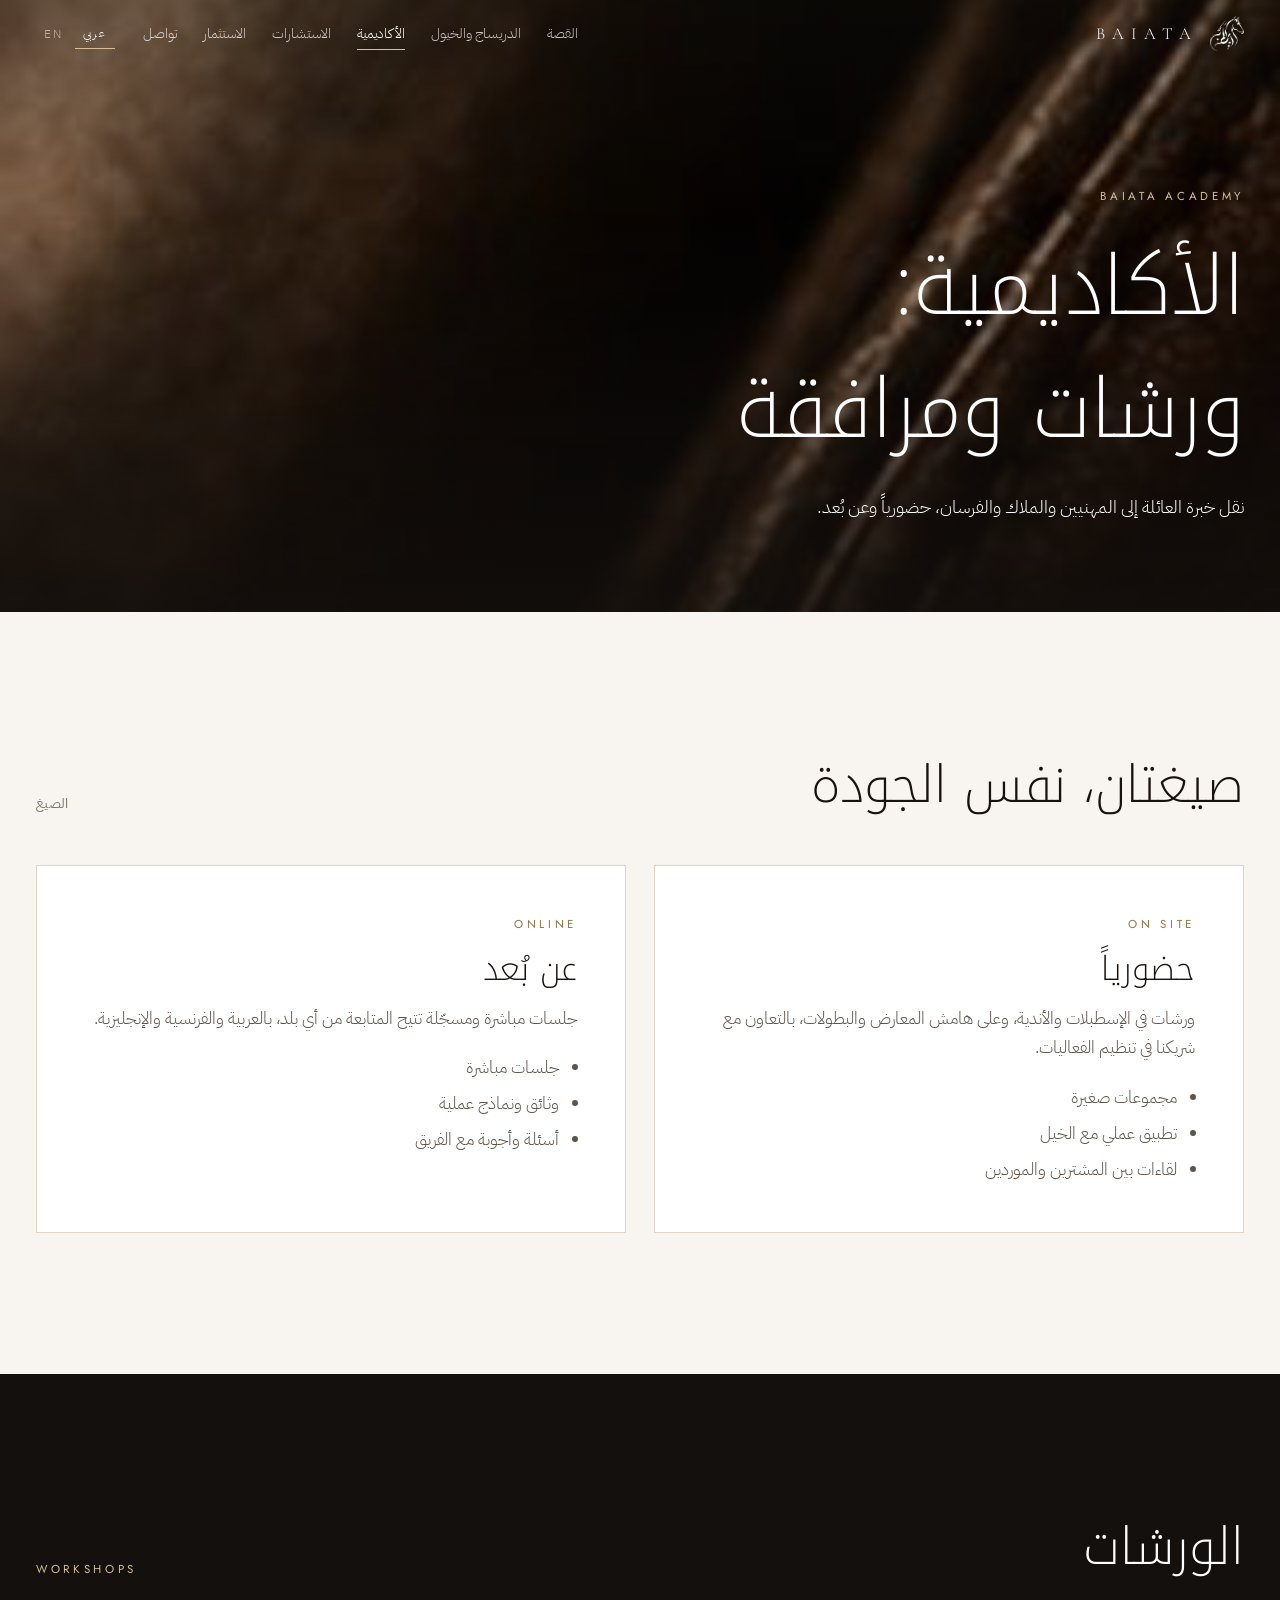
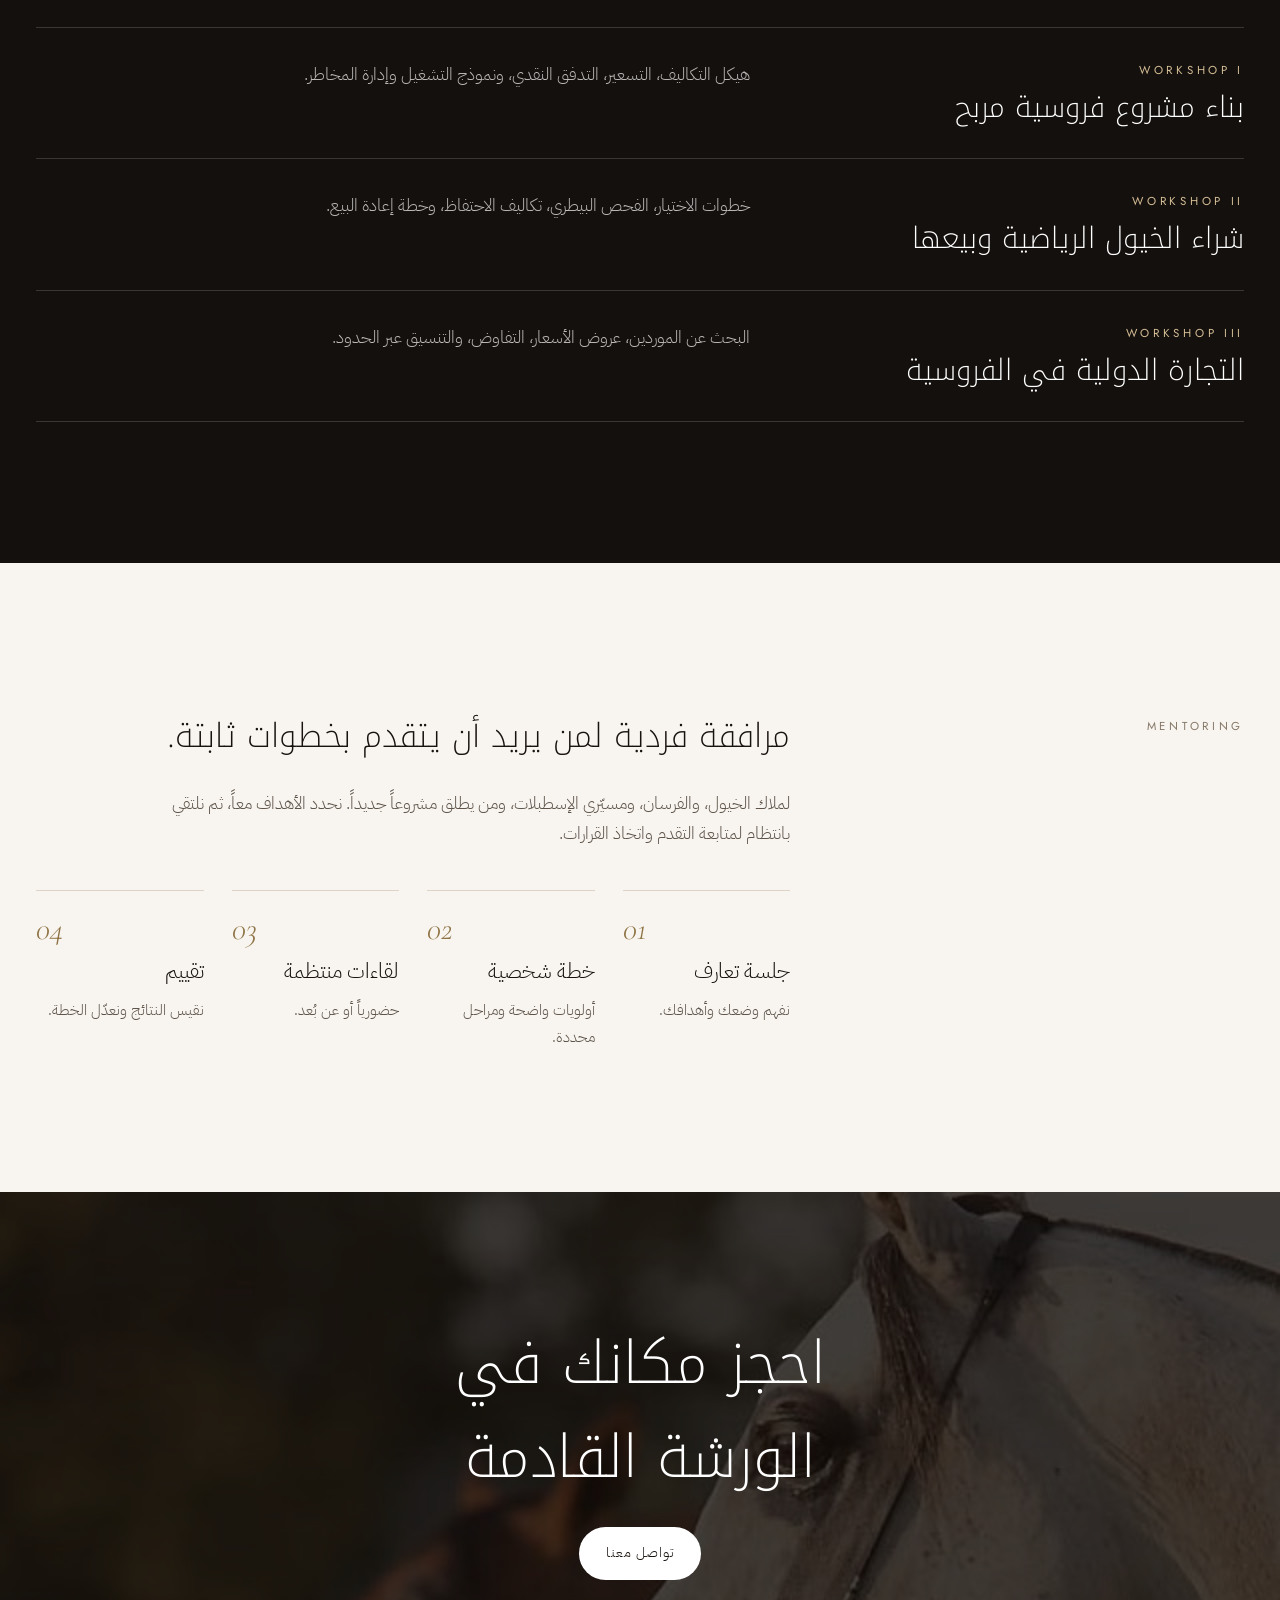
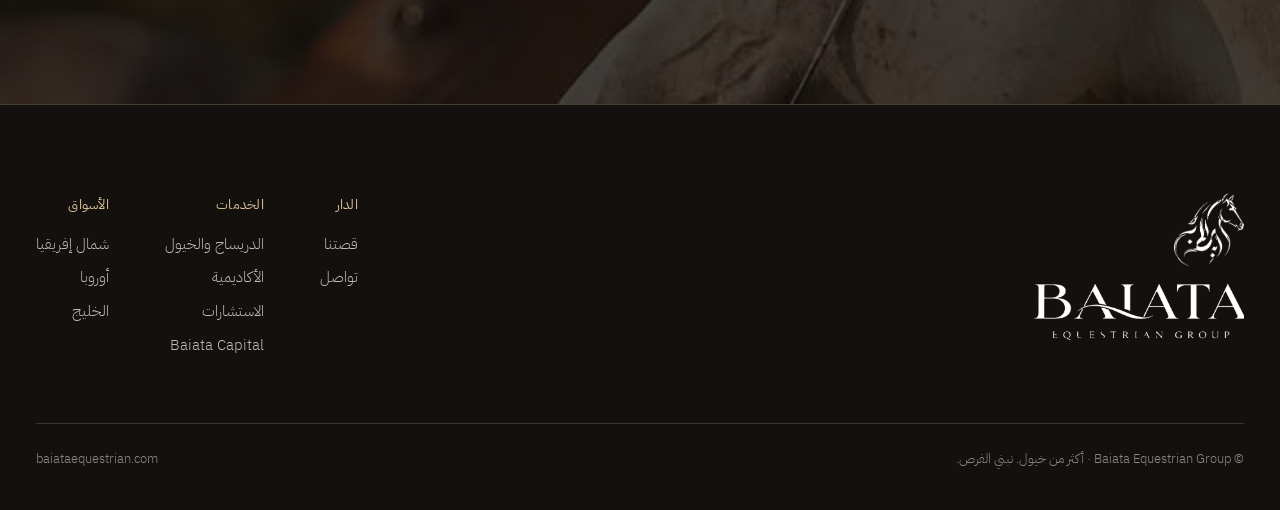
==== academy.html @ 570b98cb "Launch Baiata Equestrian Group website Six bilingual pages (Arabic/English): home, our story, dressa" ====
<!doctype html>
<html lang="ar" dir="rtl" data-lang="ar">
<head>
<meta charset="utf-8">
<meta name="viewport" content="width=device-width, initial-scale=1, viewport-fit=cover">
<title>Baiata Academy</title>
<meta name="claude:viewport-fit-sides" content="cover">
<meta name="description" content="Workshops and mentoring for equestrian professionals, on site and online.">
<link rel="preconnect" href="https://fonts.googleapis.com"><link rel="preconnect" href="https://fonts.gstatic.com" crossorigin><link rel="stylesheet" href="https://fonts.googleapis.com/css2?family=Cormorant+Garamond:ital,wght@0,300;0,400;1,300;1,400&family=Jost:wght@300;400&family=Noto+Kufi+Arabic:wght@200;300;400&family=IBM+Plex+Sans+Arabic:wght@300;400&display=swap">
<link rel="stylesheet" href="css/style.css">
<meta property="og:title" content="Baiata Academy">
<meta property="og:description" content="Workshops and mentoring for equestrian professionals, on site and online.">
<meta property="og:image" content="https://baiataequestrian.com/assets/hero.jpg">
<link rel="canonical" href="https://baiataequestrian.com/academy.html">
<link rel="icon" href="assets/mark.png">
</head>
<body>
<header class="top" id="top-bar">
  <div class="wrap">
    <div class="bar">
      <a class="home" href="index.html" aria-label="Baiata, home"><img src="assets/mark.png" alt="" width="684" height="712"><span>BAIATA</span></a>
      <nav aria-label="Main"><a href="history.html"><span lang="ar">القصة</span><span lang="en">Our Story</span></a><a href="horses.html"><span lang="ar">الدريساج والخيول</span><span lang="en">Dressage & Horses</span></a><a href="academy.html" aria-current="page"><span lang="ar">الأكاديمية</span><span lang="en">Academy</span></a><a href="consulting.html"><span lang="ar">الاستشارات</span><span lang="en">Consulting</span></a><a href="capital.html"><span lang="ar">الاستثمار</span><span lang="en">Capital</span></a><a href="index.html#contact"><span lang="ar">تواصل</span><span lang="en">Contact</span></a></nav>
      <div class="lang" role="group" aria-label="Language">
        <button id="btn-ar" type="button" data-set="ar" aria-pressed="true">عربي</button>
        <button id="btn-en" type="button" data-set="en" aria-pressed="false">EN</button>
      </div>
      <button class="menu-btn" id="menu-btn" type="button" aria-label="Menu" aria-expanded="false"><span></span></button>
    </div>
    <nav class="drawer" aria-label="Mobile"><a href="history.html"><span lang="ar">القصة</span><span lang="en">Our Story</span></a><a href="horses.html"><span lang="ar">الدريساج والخيول</span><span lang="en">Dressage & Horses</span></a><a href="academy.html" aria-current="page"><span lang="ar">الأكاديمية</span><span lang="en">Academy</span></a><a href="consulting.html"><span lang="ar">الاستشارات</span><span lang="en">Consulting</span></a><a href="capital.html"><span lang="ar">الاستثمار</span><span lang="en">Capital</span></a><a href="index.html#contact"><span lang="ar">تواصل</span><span lang="en">Contact</span></a></nav>
  </div>
</header>
<main>
<section class="photo page-hero">
  <div class="bg"><img src="assets/leather.jpg" alt="" style="object-position:50% 50%" fetchpriority="high"></div>
  <div class="wrap">
    <span class="label">Baiata Academy</span>
    <h1 class="display"><span lang="ar">الأكاديمية: ورشات ومرافقة</span><span lang="en">The Academy: workshops &amp; mentoring</span></h1>
    <p><span lang="ar">نقل خبرة العائلة إلى المهنيين والملاك والفرسان، حضورياً وعن بُعد.</span><span lang="en">Passing on the family's experience to professionals, owners and riders, on site and online.</span></p>
  </div>
</section>

<section>
  <div class="wrap">
    <div class="sec-head"><h2 class="display"><span lang="ar">صيغتان، نفس الجودة</span><span lang="en">Two formats, one standard</span></h2><span class="label"><span lang="ar">الصيغ</span><span lang="en">Formats</span></span></div>
    <div class="duo">
      <article class="reveal"><span class="label">On site</span><h3 class="display"><span lang="ar">حضورياً</span><span lang="en">On site</span></h3><p><span lang="ar">ورشات في الإسطبلات والأندية، وعلى هامش المعارض والبطولات، بالتعاون مع شريكنا في تنظيم الفعاليات.</span><span lang="en">Workshops at stables and clubs, and alongside shows and competitions, organised with our events partner.</span></p><ul><li><span lang="ar">مجموعات صغيرة</span><span lang="en">Small groups</span></li><li><span lang="ar">تطبيق عملي مع الخيل</span><span lang="en">Hands-on work with horses</span></li><li><span lang="ar">لقاءات بين المشترين والموردين</span><span lang="en">Buyer–supplier meetings</span></li></ul></article>
      <article class="reveal"><span class="label">Online</span><h3 class="display"><span lang="ar">عن بُعد</span><span lang="en">Online</span></h3><p><span lang="ar">جلسات مباشرة ومسجّلة تتيح المتابعة من أي بلد، بالعربية والفرنسية والإنجليزية.</span><span lang="en">Live and recorded sessions you can follow from any country, in Arabic, French and English.</span></p><ul><li><span lang="ar">جلسات مباشرة</span><span lang="en">Live sessions</span></li><li><span lang="ar">وثائق ونماذج عملية</span><span lang="en">Practical templates and documents</span></li><li><span lang="ar">أسئلة وأجوبة مع الفريق</span><span lang="en">Q&amp;A with the team</span></li></ul></article>
    </div>
  </div>
</section>

<section class="on-dark">
  <div class="wrap">
    <div class="sec-head"><h2 class="display"><span lang="ar">الورشات</span><span lang="en">Workshops</span></h2><span class="label">Workshops</span></div>
    <div class="rows" style="--hair:rgba(255,255,255,.16)">
      <div class="row reveal"><div><span class="label" style="color:var(--gold)">Workshop I</span><h3 class="display"><span lang="ar">بناء مشروع فروسية مربح</span><span lang="en">Building a profitable equestrian business</span></h3></div><p class="muted"><span lang="ar">هيكل التكاليف، التسعير، التدفق النقدي، ونموذج التشغيل وإدارة المخاطر.</span><span lang="en">Cost structure, pricing, cash flow, operating model and risk.</span></p></div>
      <div class="row reveal"><div><span class="label" style="color:var(--gold)">Workshop II</span><h3 class="display"><span lang="ar">شراء الخيول الرياضية وبيعها</span><span lang="en">Buying and selling sport horses</span></h3></div><p class="muted"><span lang="ar">خطوات الاختيار، الفحص البيطري، تكاليف الاحتفاظ، وخطة إعادة البيع.</span><span lang="en">Selection, veterinary checks, holding costs and resale planning.</span></p></div>
      <div class="row reveal"><div><span class="label" style="color:var(--gold)">Workshop III</span><h3 class="display"><span lang="ar">التجارة الدولية في الفروسية</span><span lang="en">International equestrian trade</span></h3></div><p class="muted"><span lang="ar">البحث عن الموردين، عروض الأسعار، التفاوض، والتنسيق عبر الحدود.</span><span lang="en">Finding suppliers, quotations, negotiation and cross-border logistics.</span></p></div>
    </div>
  </div>
</section>

<section>
  <div class="wrap lead-block">
    <span class="label">Mentoring</span>
    <div class="body reveal">
      <p class="display"><span lang="ar">مرافقة فردية لمن يريد أن يتقدم بخطوات ثابتة.</span><span lang="en">One-to-one mentoring for those who want to progress with confidence.</span></p>
      <p class="muted"><span lang="ar">لملاك الخيول، والفرسان، ومسيّري الإسطبلات، ومن يطلق مشروعاً جديداً. نحدد الأهداف معاً، ثم نلتقي بانتظام لمتابعة التقدم واتخاذ القرارات.</span><span lang="en">For horse owners, riders, stable managers and anyone launching a new project. We set goals together, then meet regularly to review progress and take decisions.</span></p>
      <div class="steps" style="margin-top:20px">
        <div class="step"><h3><span lang="ar">جلسة تعارف</span><span lang="en">First meeting</span></h3><p><span lang="ar">نفهم وضعك وأهدافك.</span><span lang="en">We understand your situation and goals.</span></p></div>
        <div class="step"><h3><span lang="ar">خطة شخصية</span><span lang="en">Personal plan</span></h3><p><span lang="ar">أولويات واضحة ومراحل محددة.</span><span lang="en">Clear priorities and defined stages.</span></p></div>
        <div class="step"><h3><span lang="ar">لقاءات منتظمة</span><span lang="en">Regular sessions</span></h3><p><span lang="ar">حضورياً أو عن بُعد.</span><span lang="en">On site or online.</span></p></div>
        <div class="step"><h3><span lang="ar">تقييم</span><span lang="en">Review</span></h3><p><span lang="ar">نقيس النتائج ونعدّل الخطة.</span><span lang="en">We measure results and adjust the plan.</span></p></div>
      </div>
    </div>
  </div>
</section>

<section class="photo cta-band parallax">
  <div class="bg"><img src="assets/h3.jpg" alt=""></div>
  <div class="wrap">
    <h2 class="display"><span lang="ar">احجز مكانك في الورشة القادمة</span><span lang="en">Reserve your seat at the next workshop</span></h2>
    <a class="pill fill" href="index.html#contact"><span lang="ar">تواصل معنا</span><span lang="en">Get in touch</span></a>
  </div>
</section>
</main>
<footer>
  <div class="wrap">
    <div class="grid">
      <a class="brand" href="index.html" aria-label="Baiata, home"><img class="m" src="assets/mark.png" alt="" width="684" height="712"><img class="w" src="assets/wordmark.png" alt="Baiata Equestrian Group" width="1306" height="352"></a>
      <div class="cols">
        <div><span class="label"><span lang="ar">الدار</span><span lang="en">The House</span></span><a href="history.html"><span lang="ar">قصتنا</span><span lang="en">Our story</span></a><a href="index.html#contact"><span lang="ar">تواصل</span><span lang="en">Contact</span></a></div>
        <div><span class="label"><span lang="ar">الخدمات</span><span lang="en">Services</span></span><a href="horses.html"><span lang="ar">الدريساج والخيول</span><span lang="en">Dressage &amp; horses</span></a><a href="academy.html"><span lang="ar">الأكاديمية</span><span lang="en">Academy</span></a><a href="consulting.html"><span lang="ar">الاستشارات</span><span lang="en">Consulting</span></a><a href="capital.html">Baiata Capital</a></div>
        <div><span class="label"><span lang="ar">الأسواق</span><span lang="en">Markets</span></span><span style="color:rgba(255,255,255,.72)"><span lang="ar">شمال إفريقيا</span><span lang="en">North Africa</span></span><span style="color:rgba(255,255,255,.72)"><span lang="ar">أوروبا</span><span lang="en">Europe</span></span><span style="color:rgba(255,255,255,.72)"><span lang="ar">الخليج</span><span lang="en">The Gulf</span></span></div>
      </div>
    </div>
    <div class="base"><small>© Baiata Equestrian Group · <span lang="en">More than horses. We build opportunities.</span><span lang="ar">أكثر من خيول. نبني الفرص.</span></small><small>baiataequestrian.com</small></div>
  </div>
</footer>
<script src="js/main.js"></script>
</body>
</html>
---- css/style.css ----
/* Baiata Equestrian Group — shared styles
   Layout: Parisian-house rhythm. Full-bleed photographs carry white type;
   quiet paper sections carry the reading. One gold hairline, no ornaments. */
:root{
  --night:#14100D; --night-2:#1E1713; --hair-dark:rgba(255,255,255,.16);
  --paper:#F8F5F0; --paper-2:#EEE8DF; --ink:#18120E; --stone:#857868; --text-2:#5E544A; --hair:#DDD4C7;
  --gold:#D6BF97; --gold-ink:#8F7445; --white:#FFFFFF;
  --serif:"Cormorant Garamond","Didot","Times New Roman",serif;
  --kufi:"Noto Kufi Arabic","Geeza Pro","Segoe UI",sans-serif;
  --sans:"Jost","IBM Plex Sans Arabic",system-ui,"Segoe UI",sans-serif;
  --ar-body:"IBM Plex Sans Arabic","Jost",system-ui,sans-serif;
  --ease:cubic-bezier(.2,.7,.2,1);
  color-scheme:light;
}
*{box-sizing:border-box}
html{scroll-behavior:smooth}
body{margin:0;background:var(--paper);color:var(--ink);font-family:var(--sans);font-weight:300;font-size:17px;line-height:1.75;-webkit-font-smoothing:antialiased}
html[data-lang="ar"] body{font-family:var(--ar-body)}
html[data-lang="ar"] [lang="en"], html[data-lang="en"] [lang="ar"]{display:none!important}
h1,h2,h3,p{margin:0}
h1,h2,h3{font-weight:300;text-wrap:balance}
html[data-lang="en"] .display{font-family:var(--serif);font-weight:300;letter-spacing:-.01em}
html[data-lang="ar"] .display{font-family:var(--kufi);font-weight:200}
a{color:inherit}
img{display:block;max-width:100%;height:auto}
:focus-visible{outline:1px solid var(--gold);outline-offset:4px}
.wrap{max-width:1240px;margin-inline:auto;padding-left:max(16px,env(safe-area-inset-left,0px));padding-right:max(16px,env(safe-area-inset-right,0px))}
.label{font-family:"Jost",var(--sans);font-size:.72rem;font-weight:400;letter-spacing:.32em;text-transform:uppercase}
html[data-lang="ar"] .label [lang="ar"]{letter-spacing:.02em;font-family:var(--ar-body);font-size:.88rem;text-transform:none}
section{padding-block:clamp(80px,11vw,150px)}
.muted{color:var(--text-2)}

/* ---------- header ---------- */
body::before{content:"";position:fixed;inset:0 0 auto;height:env(safe-area-inset-top,0px);z-index:30;background:var(--night)}
.top{position:fixed;inset-inline:0;top:env(safe-area-inset-top,0px);z-index:20;color:var(--white);transition:background .5s,backdrop-filter .5s}
.top.solid,.top.open{background:rgba(20,16,13,.86);backdrop-filter:blur(14px);-webkit-backdrop-filter:blur(14px)}
.top .bar{display:flex;align-items:center;gap:28px;padding-block:16px;transition:padding .4s}
.top.solid .bar{padding-block:10px}
.home{display:flex;align-items:center;gap:12px;text-decoration:none}
.home img{width:34px}
.home span{font-family:var(--serif);font-size:1.05rem;letter-spacing:.42em;direction:ltr}
.top nav{display:flex;gap:26px;margin-inline-start:auto;font-size:.9rem}
.top nav a{text-decoration:none;opacity:.75;transition:opacity .25s;position:relative;white-space:nowrap}
.top nav a:hover,.top nav a[aria-current="page"]{opacity:1}
.top nav a::after{content:"";position:absolute;inset-inline:0;bottom:-4px;height:1px;background:var(--gold);transform:scaleX(0);transition:transform .35s var(--ease)}
.top nav a:hover::after,.top nav a[aria-current="page"]::after{transform:scaleX(1)}
.lang{display:flex;gap:4px;font-size:.78rem;letter-spacing:.14em;flex:none}
.lang button{all:unset;cursor:pointer;padding:4px 8px;opacity:.55;transition:opacity .2s}
.lang button[aria-pressed="true"]{opacity:1;border-bottom:1px solid var(--gold)}
.lang button:focus-visible,.menu-btn:focus-visible{outline:1px solid var(--gold)}
.menu-btn{all:unset;cursor:pointer;display:none;width:36px;height:36px;place-items:center}
.menu-btn span{display:block;width:22px;height:1px;background:currentColor;box-shadow:0 7px 0 currentColor,0 -7px 0 currentColor}
.top nav.drawer{display:none}
@media (max-width:980px){
  .top nav{display:none}
  .lang{margin-inline-start:auto}
  .menu-btn{display:grid}
  .top.open nav.drawer{display:grid;gap:4px;padding-block:8px 28px;border-top:1px solid var(--hair-dark)}
  .drawer a{text-decoration:none;font-size:1.25rem;padding-block:10px;border-bottom:1px solid var(--hair-dark)}
}

/* ---------- buttons & links ---------- */
.pill{display:inline-flex;align-items:center;gap:10px;padding:13px 26px;border:1px solid rgba(255,255,255,.8);border-radius:999px;text-decoration:none;font-size:.88rem;letter-spacing:.06em;color:var(--white);transition:background .3s,color .3s,border-color .3s}
.pill:hover{background:var(--white);color:var(--ink)}
.pill.fill{background:var(--white);color:var(--ink)}
.pill.fill:hover{background:var(--gold);border-color:var(--gold)}
.pill.dark{border-color:var(--ink);color:var(--ink)}
.pill.dark:hover{background:var(--ink);color:var(--white)}
.more{display:inline-flex;align-items:center;gap:12px;text-decoration:none;font-size:.95rem;padding-bottom:6px;border-bottom:1px solid currentColor;transition:gap .3s var(--ease)}
.more:hover{gap:20px}
.more svg{flex:none}
html[dir="rtl"] .more svg,html[dir="rtl"] .arrow svg{transform:scaleX(-1)}

/* ---------- motion ---------- */
@keyframes rise{from{opacity:0;transform:translateY(18px)}to{opacity:1;transform:none}}
@keyframes drift{from{transform:scale(1.12)}to{transform:scale(1)}}
@supports (animation-timeline: view()){
  .reveal{animation:up linear both;animation-timeline:view();animation-range:entry 0% cover 26%}
  @keyframes up{from{opacity:.25;transform:translateY(36px)}to{opacity:1;transform:none}}
  .parallax .bg img{animation:par linear both;animation-timeline:view();animation-range:cover}
  @keyframes par{from{transform:translateY(-7%) scale(1.14)}to{transform:translateY(7%) scale(1.14)}}
}
@media (prefers-reduced-motion:reduce){html{scroll-behavior:auto}*,*::before,*::after{animation:none!important;transition:none!important}}

/* ---------- photographic blocks (white type) ---------- */
.photo{position:relative;overflow:hidden;isolation:isolate;color:var(--white);background:var(--night)}
.photo .bg{position:absolute;inset:0;z-index:-2;overflow:hidden}
.photo .bg img{width:100%;height:100%;object-fit:cover}
.photo::after{content:"";position:absolute;inset:0;z-index:-1;background:linear-gradient(180deg,rgba(20,16,13,.45),rgba(20,16,13,.1) 35%,rgba(20,16,13,.82))}

/* home hero */
.hero{min-height:clamp(600px,92svh,940px);display:grid;place-items:center;padding-block:0}
.hero .bg img{object-position:55% 42%;animation:drift 18s ease-out both}
.hero::after{background:radial-gradient(ellipse at 50% 45%,rgba(20,16,13,.15),rgba(20,16,13,.72) 75%),linear-gradient(180deg,rgba(20,16,13,.55),rgba(20,16,13,0) 30%,rgba(20,16,13,0) 60%,rgba(20,16,13,.85))}
.hero-in{display:grid;justify-items:center;gap:26px;text-align:center;padding-block:120px 96px;padding-inline:16px}
.hero .mark{width:clamp(110px,14vw,150px);animation:rise 1.4s .2s var(--ease) both}
.hero .word{width:clamp(260px,46vw,560px);animation:rise 1.4s .45s var(--ease) both}
.tagline{direction:ltr;display:flex;gap:clamp(10px,2vw,18px);align-items:center;flex-wrap:wrap;justify-content:center;animation:rise 1.4s .7s var(--ease) both}
.tagline i{width:clamp(14px,3vw,28px);height:1px;background:var(--gold);display:block}
.hero .lead{max-width:34ch;font-size:1.15rem;opacity:.92;animation:rise 1.4s .85s var(--ease) both}
html[data-lang="ar"] .hero .lead{font-family:var(--kufi);font-weight:300;font-size:1.05rem;line-height:2}
.ctas{display:flex;gap:12px;flex-wrap:wrap;justify-content:center;animation:rise 1.4s 1s var(--ease) both}
.cue{position:absolute;bottom:28px;inset-inline:0;margin:auto;width:1px;height:54px;background:linear-gradient(var(--white),transparent);opacity:.6;animation:cue 2.4s ease-in-out infinite}
@keyframes cue{0%,100%{transform:scaleY(.4);transform-origin:top}50%{transform:scaleY(1);transform-origin:top}}

/* inner page hero */
.page-hero{min-height:clamp(440px,68svh,700px);display:flex;align-items:flex-end;padding-block:0}
.page-hero .bg img{animation:drift 16s ease-out both}
.page-hero .wrap{width:100%;padding-block:150px clamp(48px,7vw,90px);display:grid;gap:20px}
.page-hero .label{color:var(--gold);animation:rise 1.2s .1s var(--ease) both}
.page-hero h1{font-size:clamp(2.6rem,6.4vw,5.4rem);line-height:1.08;max-width:15ch;animation:rise 1.2s .25s var(--ease) both}
html[data-lang="ar"] .page-hero h1{line-height:1.5}
.page-hero p{max-width:52ch;font-size:1.1rem;opacity:.88;animation:rise 1.2s .4s var(--ease) both}

/* full band */
.band{min-height:clamp(460px,60vw,700px);display:flex;align-items:flex-end;padding-block:0}
.band::after{background:linear-gradient(180deg,rgba(20,16,13,.05) 20%,rgba(20,16,13,.8) 92%)}
.band .wrap{width:100%;padding-block:clamp(48px,7vw,96px);display:grid;gap:22px;justify-items:start}
.band h2{font-size:clamp(2.2rem,5vw,4.2rem);line-height:1.12;max-width:16ch}
html[data-lang="ar"] .band h2{line-height:1.6}
.band p{max-width:46ch;opacity:.88}
.chips{display:flex;flex-wrap:wrap;gap:10px}
.chips span{padding:9px 20px;border:1px solid rgba(255,255,255,.7);border-radius:999px;font-size:.92rem}
.chips.dark span{border-color:var(--hair);color:var(--ink)}

/* ---------- home: intro ---------- */
.intro .grid{display:grid;grid-template-columns:minmax(0,1fr) minmax(0,2.2fr);gap:clamp(32px,6vw,96px)}
.intro .label{color:var(--stone);padding-top:14px}
.intro .display{font-size:clamp(1.9rem,3.6vw,3.1rem);line-height:1.3}
html[data-lang="ar"] .intro .display{font-size:clamp(1.5rem,2.8vw,2.3rem);line-height:1.9}
.intro .foot{margin-top:40px;display:flex;align-items:center;justify-content:space-between;gap:24px;flex-wrap:wrap}
.sign{display:flex;align-items:center;gap:16px;color:var(--stone);font-size:.95rem}
.sign::before{content:"";width:48px;height:1px;background:var(--gold)}
@media (max-width:760px){.intro .grid{grid-template-columns:1fr;gap:20px}}

/* ---------- split (image + text) ---------- */
.split{display:grid;grid-template-columns:minmax(0,1fr) minmax(0,1fr);min-height:clamp(520px,58vw,760px);padding-block:0}
.split figure{margin:0;position:relative;overflow:hidden;min-height:340px;background:var(--paper-2)}
.split figure img{position:absolute;inset:0;width:100%;height:100%;object-fit:cover;transition:transform 1.6s var(--ease)}
.split:hover figure img{transform:scale(1.04)}
.split .txt{display:grid;align-content:center;gap:22px;padding:clamp(40px,7vw,110px) max(16px,6vw)}
.split .txt .label{color:var(--stone)}
.split .txt h2{font-size:clamp(2rem,3.8vw,3.3rem);line-height:1.15}
html[data-lang="ar"] .split .txt h2{line-height:1.6}
.split .txt p{color:var(--text-2);max-width:44ch}
.split.flip figure{order:2}
.split.dark{background:var(--night);color:var(--white)}
.split.dark .txt .label{color:var(--gold)}
.split.dark .txt p{color:rgba(255,255,255,.72)}
.split.dark .chips.dark span{border-color:var(--hair-dark);color:var(--white)}
@media (max-width:860px){.split{grid-template-columns:1fr}.split figure{min-height:min(110vw,520px)}.split.flip figure{order:0}}

/* ---------- bridge ---------- */
.bridge{background:var(--night);color:var(--white)}
.bridge .label{color:var(--gold)}
.bridge h2{font-size:clamp(2rem,4.2vw,3.4rem);margin-top:18px;max-width:20ch;line-height:1.2}
html[data-lang="ar"] .bridge h2{line-height:1.7}
.route{margin-top:72px;position:relative}
.route svg{position:absolute;inset-inline:0;top:22px;width:100%;height:24px;overflow:visible}
.route path{stroke:var(--gold);stroke-width:1;fill:none;stroke-dasharray:6 8}
.stops{display:grid;grid-template-columns:repeat(3,minmax(0,1fr));gap:32px;position:relative}
.stop{display:grid;gap:14px;align-content:start}
.stop .dot{width:14px;height:14px;border-radius:50%;background:var(--night);border:1px solid var(--gold);margin-top:27px;box-shadow:0 0 0 6px var(--night)}
.stop h3{font-size:clamp(1.7rem,3vw,2.6rem);line-height:1.2}
.stop .label{color:rgba(255,255,255,.55)}
.stop p{color:rgba(255,255,255,.72);max-width:32ch}
@media (max-width:760px){.stops{grid-template-columns:1fr;gap:40px}.route svg{display:none}.stop .dot{margin-top:0}}

/* ---------- generic content blocks ---------- */
.lead-block{display:grid;grid-template-columns:minmax(0,1fr) minmax(0,2fr);gap:clamp(32px,6vw,96px)}
.lead-block .label{color:var(--stone);padding-top:12px}
.lead-block .display{font-size:clamp(1.7rem,3.2vw,2.7rem);line-height:1.35}
html[data-lang="ar"] .lead-block .display{line-height:1.9;font-size:clamp(1.4rem,2.6vw,2.1rem)}
.lead-block .body{display:grid;gap:22px}
.lead-block .body p.muted{max-width:62ch}
@media (max-width:760px){.lead-block{grid-template-columns:1fr;gap:18px}}

.sec-head{display:flex;justify-content:space-between;align-items:end;gap:24px;margin-bottom:48px;flex-wrap:wrap}
.sec-head h2{font-size:clamp(2rem,4vw,3.2rem);line-height:1.25}
.sec-head .label{color:var(--stone)}
.on-dark .sec-head .label{color:var(--gold)}

.rows{display:grid}
.row{display:grid;grid-template-columns:minmax(0,1fr) minmax(0,1.6fr);gap:24px 48px;padding-block:32px;border-top:1px solid var(--hair)}
.row:last-child{border-bottom:1px solid var(--hair)}
.row h3{font-size:clamp(1.4rem,2.3vw,1.9rem);line-height:1.3}
.row p{color:var(--text-2);max-width:56ch}
.row .label{color:var(--stone);display:block;margin-bottom:8px}
@media (max-width:760px){.row{grid-template-columns:1fr;gap:10px}}

.steps{display:grid;grid-template-columns:repeat(4,minmax(0,1fr));gap:28px;counter-reset:s}
.step{display:grid;gap:12px;align-content:start;padding-top:22px;border-top:1px solid var(--hair);counter-increment:s}
.step::before{content:counter(s,decimal-leading-zero);font-family:var(--serif);font-style:italic;font-size:2rem;line-height:1;color:var(--gold-ink);direction:ltr}
.step h3{font-size:1.3rem;line-height:1.35}
.step p{color:var(--text-2);font-size:.96rem}
.on-dark .step{border-top-color:var(--hair-dark)}
.on-dark .step::before{color:var(--gold)}
.on-dark .step p{color:rgba(255,255,255,.7)}
@media (max-width:900px){.steps{grid-template-columns:repeat(2,minmax(0,1fr))}}
@media (max-width:520px){.steps{grid-template-columns:1fr}}

.duo{display:grid;grid-template-columns:repeat(2,minmax(0,1fr));gap:28px}
.duo article{border:1px solid var(--hair);padding:clamp(28px,4vw,48px);display:grid;gap:14px;align-content:start;background:var(--white)}
.duo article .label{color:var(--gold-ink)}
.duo article h3{font-size:clamp(1.6rem,2.6vw,2.2rem);line-height:1.25}
.duo article p{color:var(--text-2)}
.duo ul{margin:6px 0 0;padding-inline-start:18px;color:var(--text-2);display:grid;gap:6px}
@media (max-width:760px){.duo{grid-template-columns:1fr}}

.on-dark{background:var(--night);color:var(--white)}
.on-dark .muted{color:rgba(255,255,255,.7)}

.quote{font-family:var(--serif);font-style:italic;font-size:clamp(1.8rem,3.6vw,3rem);line-height:1.3;max-width:28ch}
html[data-lang="ar"] .quote{font-family:var(--kufi);font-style:normal;font-weight:200;font-size:clamp(1.4rem,2.8vw,2.2rem);line-height:1.9}

.notice{border-inline-start:1px solid var(--gold);padding-inline-start:20px;color:var(--text-2);font-size:.92rem;max-width:70ch}

/* horses catalogue */
.cards{display:grid;grid-template-columns:repeat(3,minmax(0,1fr));gap:28px}
.card{display:grid;gap:20px;text-decoration:none;min-width:0}
.card figure{margin:0;aspect-ratio:4/5;max-width:100%;overflow:hidden;background:var(--paper-2)}
.card figure img{width:100%;height:100%;object-fit:cover;transition:transform 1.2s var(--ease)}
.card:hover figure img{transform:scale(1.06)}
.card .label{color:var(--stone)}
.card h3{font-family:var(--serif);font-size:1.9rem;line-height:1.1;margin-top:6px}
.spec{display:grid;grid-template-columns:repeat(4,minmax(0,1fr));gap:10px;border-top:1px solid var(--hair);padding-top:16px;margin:0}
.spec div{display:grid;gap:2px;min-width:0}
.spec dt{font-size:.72rem;color:var(--stone)}
.spec dd{margin:0;font-size:.95rem;font-variant-numeric:tabular-nums;direction:ltr;text-align:start;white-space:nowrap;overflow:hidden;text-overflow:ellipsis}
html[dir="rtl"] .spec dd{text-align:right}
.sample{display:inline-block;font-size:.82rem;color:var(--stone);border-bottom:1px solid var(--hair);padding-bottom:4px}
@media (max-width:900px){.cards{grid-template-columns:repeat(2,minmax(0,1fr))}}
@media (max-width:580px){.cards{grid-template-columns:1fr}}

/* history timeline */
.chapters{display:grid;gap:0}
.chapter{display:grid;grid-template-columns:minmax(0,1fr) minmax(0,2fr);gap:24px 64px;padding-block:56px;border-top:1px solid var(--hair)}
.chapter:last-child{border-bottom:1px solid var(--hair)}
.chapter .when{font-family:var(--serif);font-style:italic;font-size:clamp(2.2rem,4vw,3.4rem);line-height:1;color:var(--gold-ink)}
html[data-lang="ar"] .chapter .when{font-family:var(--kufi);font-style:normal;font-weight:200;font-size:clamp(1.6rem,3vw,2.4rem);line-height:1.5}
.chapter h3{font-size:clamp(1.5rem,2.4vw,2rem);line-height:1.35;margin-bottom:12px}
.chapter p{color:var(--text-2);max-width:60ch}
@media (max-width:760px){.chapter{grid-template-columns:1fr;gap:12px;padding-block:40px}}
.archive{margin:0;display:grid;gap:14px}
.archive .frame{aspect-ratio:4/3;max-width:100%;border:1px dashed #CDBFAE;display:grid;place-items:center;text-align:center;padding:24px;color:var(--stone);font-size:.95rem;background:var(--paper-2)}
.archive figcaption{font-size:.85rem;color:var(--stone)}
.values{display:grid;grid-template-columns:repeat(3,minmax(0,1fr));gap:32px}
.values div{display:grid;gap:10px;align-content:start}
.values h3{font-size:clamp(1.6rem,2.6vw,2.2rem);color:var(--gold)}
.values p{color:rgba(255,255,255,.72)}
@media (max-width:760px){.values{grid-template-columns:1fr}}

/* ---------- cta band ---------- */
.cta-band{min-height:clamp(380px,40vw,520px);display:grid;place-items:center;text-align:center;padding-block:0}
.cta-band::after{background:rgba(20,16,13,.6)}
.cta-band .wrap{display:grid;gap:22px;justify-items:center;padding-block:90px}
.cta-band h2{font-size:clamp(2rem,4.6vw,3.8rem);line-height:1.2;max-width:18ch}
html[data-lang="ar"] .cta-band h2{line-height:1.6}

/* ---------- enquiry ---------- */
.enquire .grid{display:grid;grid-template-columns:minmax(0,1fr) minmax(0,1.3fr);gap:clamp(40px,7vw,110px)}
.enquire .label{color:var(--stone)}
.enquire h2{font-size:clamp(2.2rem,4.4vw,3.6rem);margin-top:18px;line-height:1.2}
.enquire .intro-t{margin-top:20px;color:var(--text-2);max-width:40ch}
form{display:grid;grid-template-columns:repeat(2,minmax(0,1fr));gap:34px 28px}
.f{display:grid;gap:6px;min-width:0}
.f.full{grid-column:1/-1}
.f label{font-size:.78rem;color:var(--stone);letter-spacing:.04em}
.f input,.f select,.f textarea{font:inherit;color:var(--ink);background:transparent;border:0;border-bottom:1px solid #CFC4B5;padding:10px 0;border-radius:0;width:100%;transition:border-color .3s}
.f input:focus,.f select:focus,.f textarea:focus{outline:none;border-bottom-color:var(--ink)}
.f textarea{min-height:110px;resize:vertical}
.send{justify-self:start;display:inline-flex;align-items:center;gap:12px;padding:15px 34px;border-radius:999px;border:1px solid var(--ink);background:var(--ink);color:var(--white);font:inherit;font-size:.92rem;letter-spacing:.06em;cursor:pointer;transition:background .3s,color .3s}
.send:hover{background:transparent;color:var(--ink)}
.note{grid-column:1/-1;font-size:.88rem;color:var(--gold-ink)}
@media (max-width:860px){.enquire .grid{grid-template-columns:1fr}form{grid-template-columns:1fr}}

/* ---------- footer ---------- */
footer{background:var(--night);color:var(--white);padding-block:88px 40px}
footer .grid{display:grid;grid-template-columns:auto minmax(0,1fr);gap:48px;align-items:start}
footer .brand{display:grid;gap:18px;justify-items:start}
footer .brand .m{width:70px}
footer .brand .w{width:210px}
footer .cols{display:flex;gap:56px;flex-wrap:wrap;justify-content:flex-end;font-size:.92rem}
footer .cols div{display:grid;gap:8px;align-content:start}
footer .cols a{text-decoration:none;color:rgba(255,255,255,.72);transition:color .2s}
footer .cols a:hover{color:var(--white)}
footer .cols .label{color:var(--gold);margin-bottom:6px}
footer small{color:rgba(255,255,255,.5);font-size:.8rem}
footer .base{margin-top:64px;padding-top:24px;border-top:1px solid var(--hair-dark);display:flex;justify-content:space-between;gap:16px;flex-wrap:wrap}
@media (max-width:860px){footer .grid{grid-template-columns:1fr;gap:40px}footer .cols{justify-content:flex-start}}

/* ---------- home (dark, mockup layout) ---------- */
body:has(.home-hero){background:var(--night)}
.home-hero{position:relative;overflow:hidden;isolation:isolate;color:var(--white);background:var(--night);min-height:clamp(560px,80svh,820px);display:flex;align-items:center;padding-block:0}
.home-hero .bg{position:absolute;inset:0;z-index:-2}
.home-hero .bg img{width:100%;height:100%;object-fit:cover;object-position:85% 35%;animation:drift 18s ease-out both}
html[dir="rtl"] .home-hero .bg img{object-position:85% 35%}
html[dir="rtl"] .home-hero .bg img{transform:scaleX(-1);animation:none}
.home-hero::after{content:"";position:absolute;inset:0;z-index:-1;background:linear-gradient(var(--fade-dir,90deg),rgba(20,16,13,.96) 0%,rgba(20,16,13,.85) 34%,rgba(20,16,13,.25) 68%,rgba(20,16,13,.35) 100%),linear-gradient(180deg,rgba(20,16,13,.6),transparent 25%,transparent 75%,rgba(20,16,13,.9))}
html[dir="rtl"] .home-hero{--fade-dir:270deg}
.hh-in{width:100%;display:grid;justify-items:start;gap:24px;text-align:start;padding-block:130px 90px}
.hh-in .logo{display:grid;justify-items:center;gap:14px}
.hh-in .mark{width:clamp(96px,11vw,130px);animation:rise 1.4s .2s var(--ease) both}
.hh-in .word{width:clamp(260px,34vw,460px);animation:rise 1.4s .4s var(--ease) both}
.hh-in .tagline{justify-content:flex-start;color:rgba(255,255,255,.85)}
.hh-in .lead{max-width:36ch;font-size:1.1rem;opacity:.85;animation:rise 1.4s .85s var(--ease) both}
html[data-lang="ar"] .hh-in .lead{font-family:var(--kufi);font-weight:300;font-size:1.02rem;line-height:2}
.hh-in .ctas{justify-content:flex-start}
.pill.gold{background:var(--gold);border-color:var(--gold);color:var(--ink)}
.pill.gold:hover{background:var(--white);border-color:var(--white)}
@media (max-width:700px){.home-hero::after{background:linear-gradient(180deg,rgba(20,16,13,.7),rgba(20,16,13,.55) 40%,rgba(20,16,13,.92))}}

.tiles{display:grid;grid-template-columns:repeat(3,minmax(0,1fr));gap:2px;background:rgba(214,191,151,.35);padding:2px 0}
.tile{position:relative;overflow:hidden;isolation:isolate;min-height:clamp(260px,24vw,360px);color:var(--white);text-decoration:none;display:flex;align-items:center;background:var(--night)}
.tile img{position:absolute;inset:0;width:100%;height:100%;object-fit:cover;z-index:-2;transition:transform 1.4s var(--ease),filter 1s}
.tile::after{content:"";position:absolute;inset:0;z-index:-1;background:linear-gradient(var(--fade-dir,90deg),rgba(20,16,13,.85),rgba(20,16,13,.35) 60%,rgba(20,16,13,.15));transition:opacity .6s}
html[dir="rtl"] .tile{--fade-dir:270deg}
.tile:hover img{transform:scale(1.07)}
.t-in{display:grid;gap:10px;padding:clamp(22px,3vw,40px);max-width:300px}
.tile h2{font-family:var(--serif);font-size:clamp(1.25rem,1.9vw,1.6rem);letter-spacing:.18em;text-transform:uppercase;font-weight:400;line-height:1.3}
html[data-lang="ar"] .tile h2{font-family:var(--kufi);font-weight:300;letter-spacing:0;text-transform:none;font-size:clamp(1.3rem,2vw,1.7rem)}
.tile p{font-family:var(--serif);font-style:italic;font-size:1.08rem;line-height:1.45;opacity:.9}
html[data-lang="ar"] .tile p{font-family:var(--ar-body);font-style:normal;font-size:.95rem;line-height:1.8}
.t-arrow{margin-top:8px;display:inline-flex;transition:transform .4s var(--ease)}
.t-arrow svg{width:26px;height:14px}
html[dir="rtl"] .t-arrow svg{transform:scaleX(-1)}
.tile:hover .t-arrow{transform:translateX(8px)}
html[dir="rtl"] .tile:hover .t-arrow{transform:translateX(-8px)}
.tile:focus-visible{outline:1px solid var(--gold);outline-offset:-4px}
@media (max-width:900px){.tiles{grid-template-columns:repeat(2,minmax(0,1fr))}}
@media (max-width:560px){.tiles{grid-template-columns:1fr}}

.home-story{background:var(--night);color:var(--white)}
.home-story .grid{display:grid;grid-template-columns:minmax(0,1fr) minmax(0,2.2fr);gap:clamp(32px,6vw,96px)}
.home-story .label{color:var(--gold);padding-top:14px}
.home-story .display{font-size:clamp(1.9rem,3.6vw,3.1rem);line-height:1.3}
html[data-lang="ar"] .home-story .display{font-size:clamp(1.5rem,2.8vw,2.3rem);line-height:1.9}
.home-story .foot{margin-top:40px;display:flex;align-items:center;justify-content:space-between;gap:24px;flex-wrap:wrap}
.home-story .sign{color:rgba(255,255,255,.6)}
@media (max-width:760px){.home-story .grid{grid-template-columns:1fr;gap:20px}}
.home-story + .bridge{border-top:1px solid var(--hair-dark)}

.enquire.dark{background:var(--night-2);color:var(--white)}
.enquire.dark .label{color:var(--gold)}
.enquire.dark .intro-t{color:rgba(255,255,255,.7)}
.enquire.dark .f label{color:rgba(255,255,255,.55)}
.enquire.dark .f input,.enquire.dark .f select,.enquire.dark .f textarea{color:var(--white);border-bottom-color:rgba(255,255,255,.25);color-scheme:dark}
.enquire.dark .f select option{color:var(--ink)}
.enquire.dark .f input:focus,.enquire.dark .f select:focus,.enquire.dark .f textarea:focus{border-bottom-color:var(--gold)}
.enquire.dark .send{background:var(--gold);border-color:var(--gold);color:var(--ink)}
.enquire.dark .send:hover{background:transparent;color:var(--gold)}
.enquire.dark .note{color:var(--gold)}
footer{border-top:1px solid rgba(214,191,151,.25)}
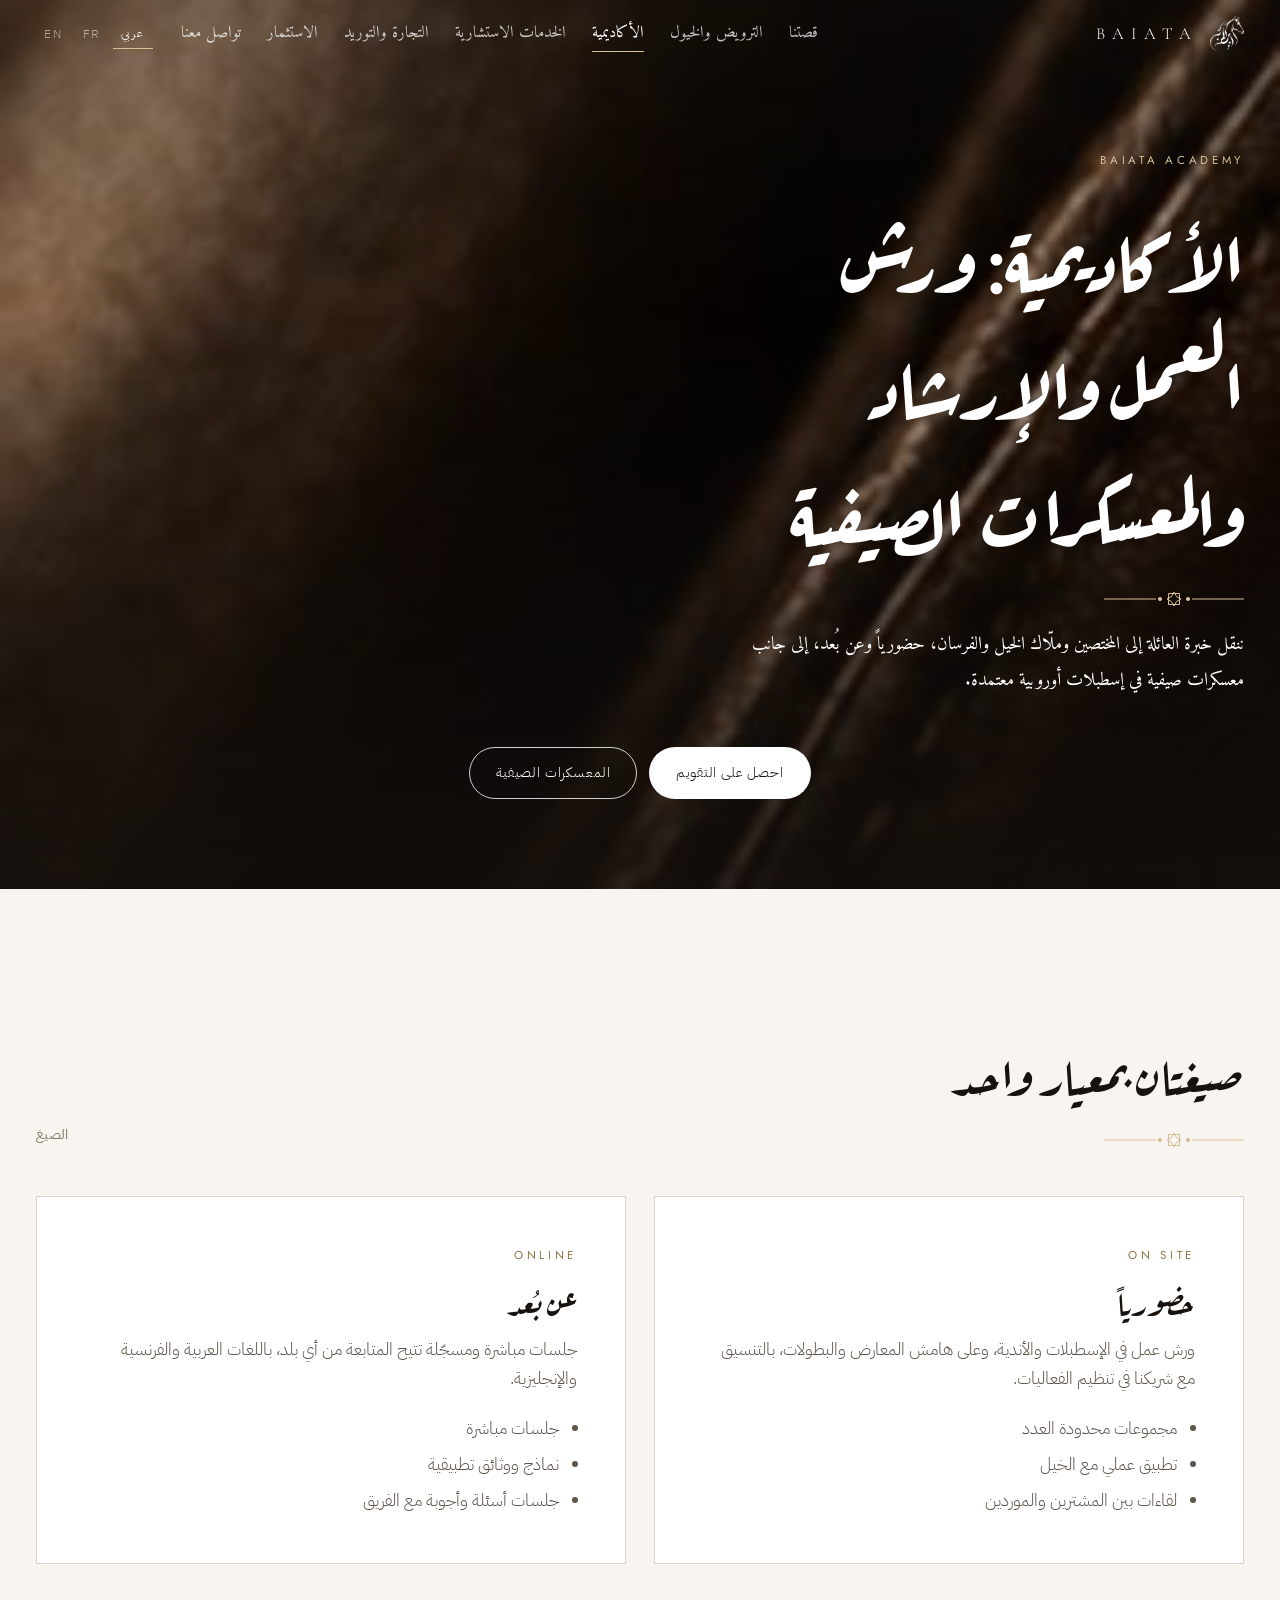
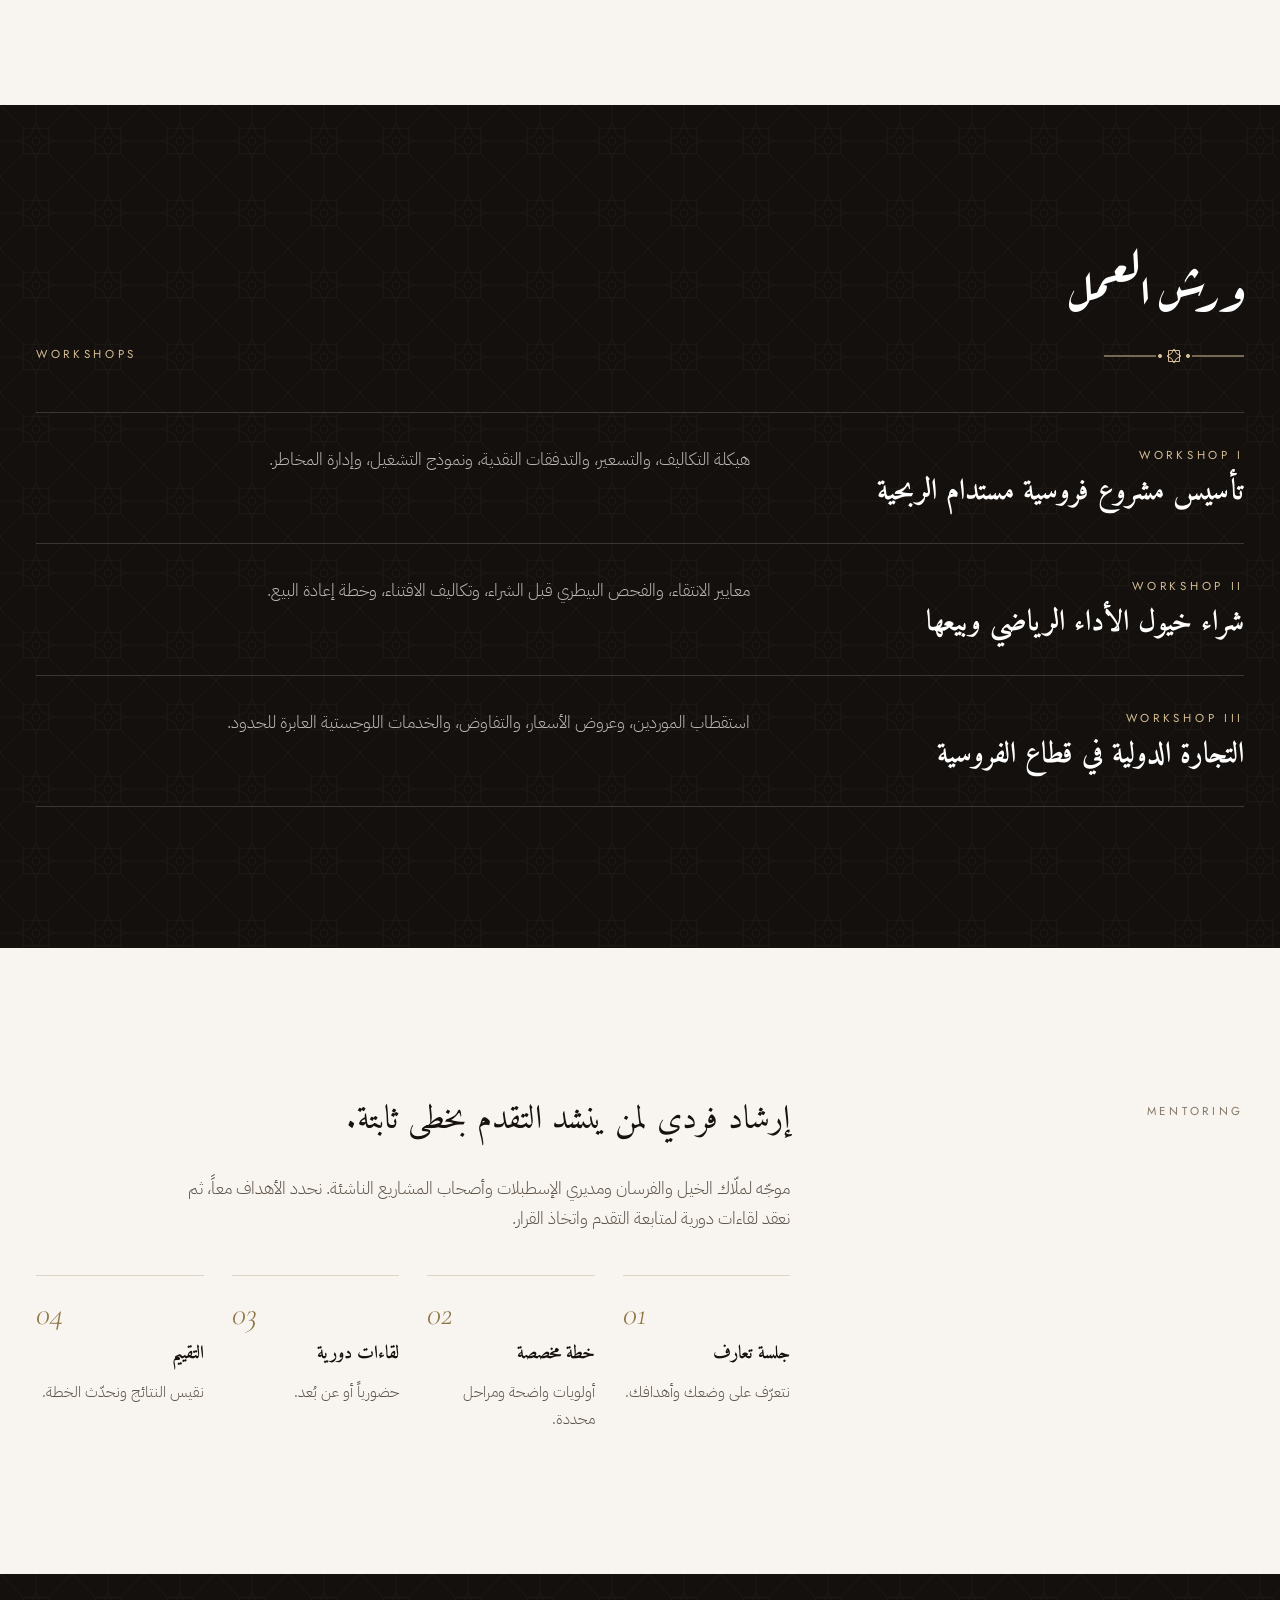
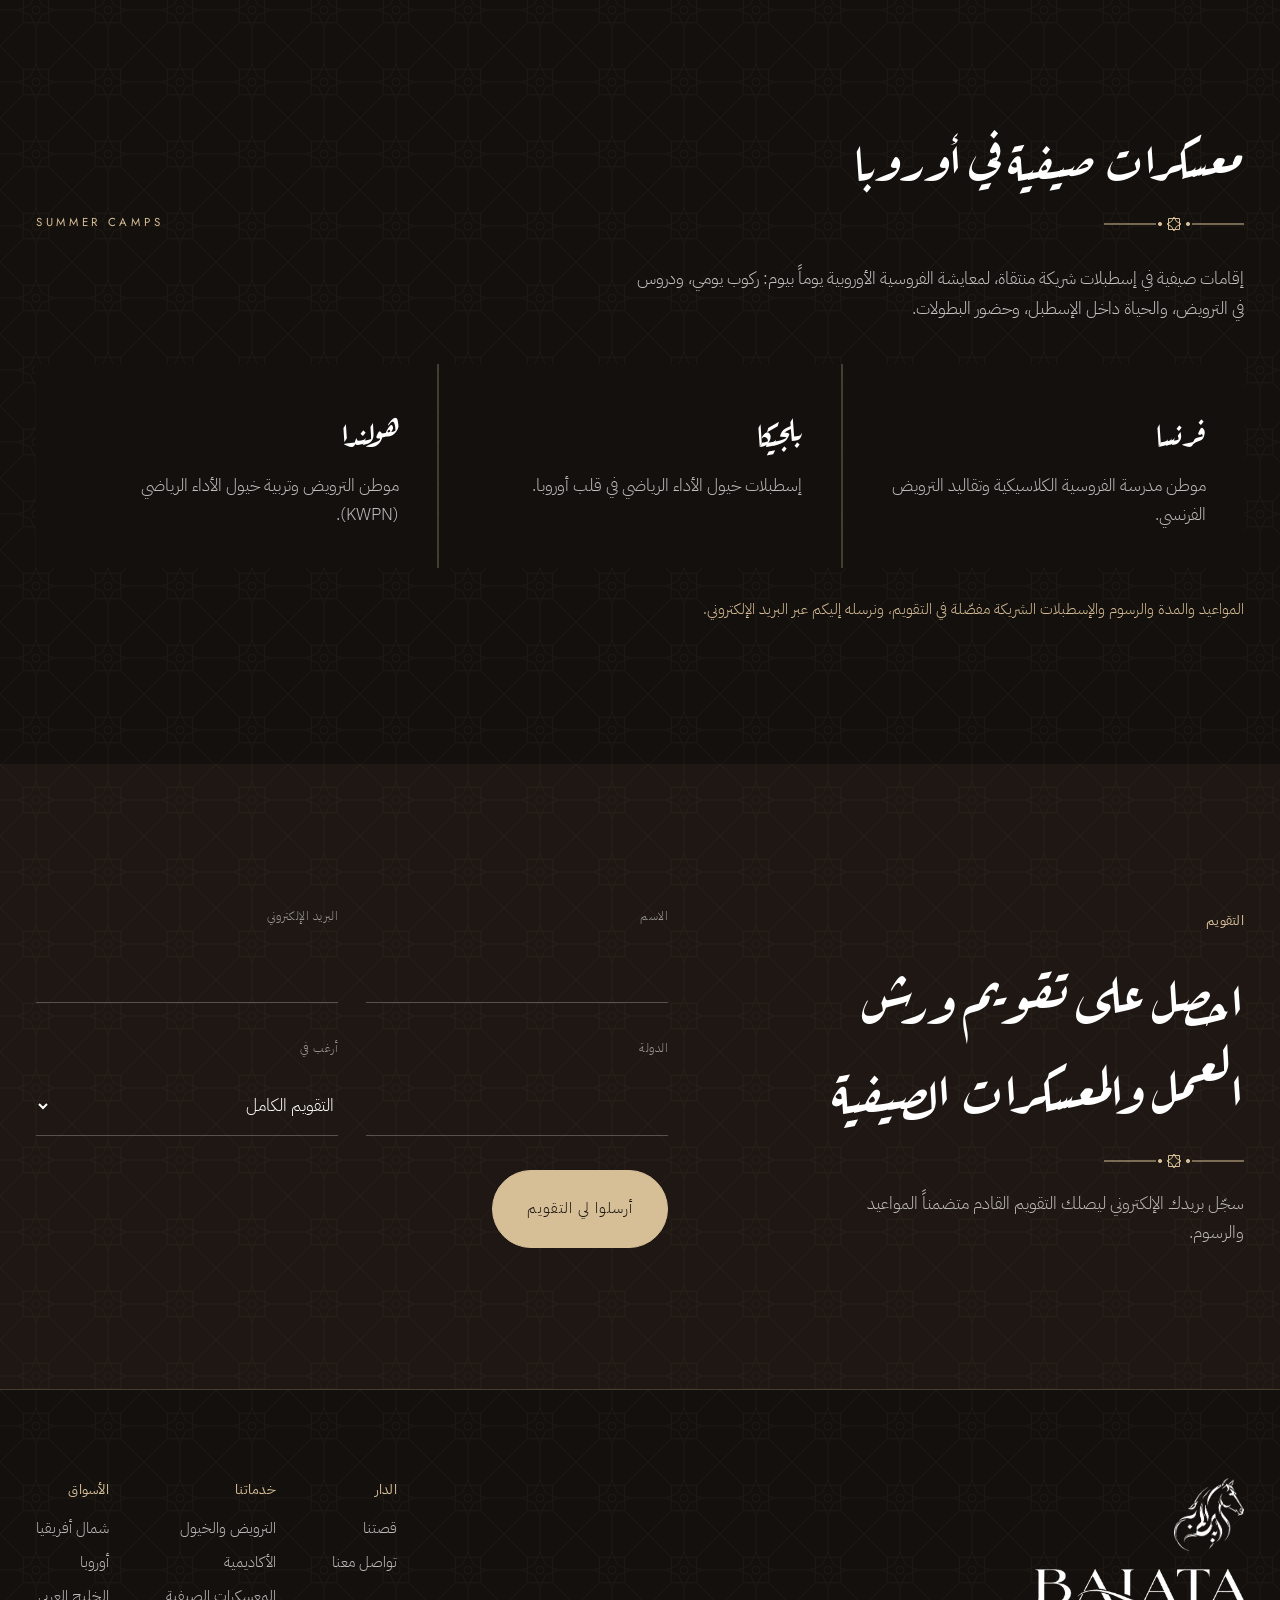
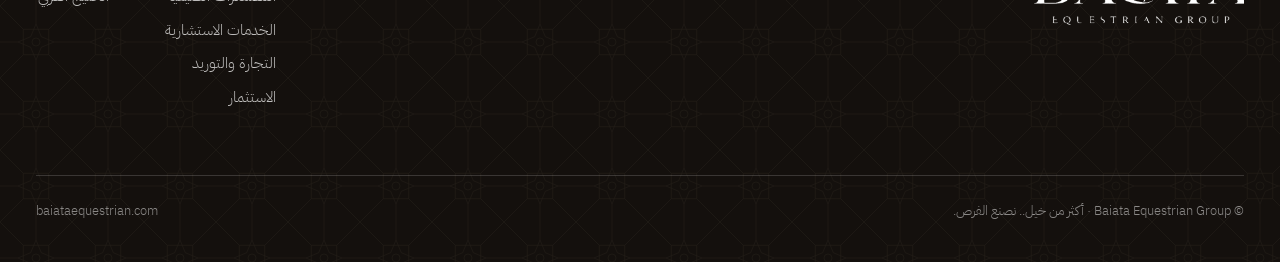
==== commit ffedefaa: "Clearer services, Trade B2B page, summer camps, contact forms, Gulf Arabic, French, calligraphy Co-A" ====
--- a/academy.html
+++ b/academy.html
@@ -6,7 +6,7 @@
 <title>Baiata Academy</title>
 <meta name="claude:viewport-fit-sides" content="cover">
 <meta name="description" content="Workshops and mentoring for equestrian professionals, on site and online.">
-<link rel="preconnect" href="https://fonts.googleapis.com"><link rel="preconnect" href="https://fonts.gstatic.com" crossorigin><link rel="stylesheet" href="https://fonts.googleapis.com/css2?family=Cormorant+Garamond:ital,wght@0,300;0,400;1,300;1,400&family=Jost:wght@300;400&family=Noto+Kufi+Arabic:wght@200;300;400&family=IBM+Plex+Sans+Arabic:wght@300;400&display=swap">
+<link rel="preconnect" href="https://fonts.googleapis.com"><link rel="preconnect" href="https://fonts.gstatic.com" crossorigin><link rel="stylesheet" href="https://fonts.googleapis.com/css2?family=Cormorant+Garamond:ital,wght@0,300;0,400;1,300;1,400&family=Jost:wght@300;400&family=Noto+Kufi+Arabic:wght@200;300;400&family=IBM+Plex+Sans+Arabic:wght@300;400&family=Aref+Ruqaa:wght@400;700&family=Amiri:ital,wght@0,400;0,700;1,400&display=swap">
 <link rel="stylesheet" href="css/style.css">
 <meta property="og:title" content="Baiata Academy">
 <meta property="og:description" content="Workshops and mentoring for equestrian professionals, on site and online.">
@@ -19,14 +19,15 @@
   <div class="wrap">
     <div class="bar">
       <a class="home" href="index.html" aria-label="Baiata, home"><img src="assets/mark.png" alt="" width="684" height="712"><span>BAIATA</span></a>
-      <nav aria-label="Main"><a href="history.html"><span lang="ar">القصة</span><span lang="en">Our Story</span></a><a href="horses.html"><span lang="ar">الدريساج والخيول</span><span lang="en">Dressage & Horses</span></a><a href="academy.html" aria-current="page"><span lang="ar">الأكاديمية</span><span lang="en">Academy</span></a><a href="consulting.html"><span lang="ar">الاستشارات</span><span lang="en">Consulting</span></a><a href="capital.html"><span lang="ar">الاستثمار</span><span lang="en">Capital</span></a><a href="index.html#contact"><span lang="ar">تواصل</span><span lang="en">Contact</span></a></nav>
+      <nav aria-label="Main"><a href="history.html"><span lang="ar">قصتنا</span><span lang="fr">Notre histoire</span><span lang="en">Our Story</span></a><a href="horses.html"><span lang="ar">الترويض والخيول</span><span lang="fr">Dressage &amp; chevaux</span><span lang="en">Dressage & Horses</span></a><a href="academy.html" aria-current="page"><span lang="ar">الأكاديمية</span><span lang="fr">Académie</span><span lang="en">Academy</span></a><a href="consulting.html"><span lang="ar">الخدمات الاستشارية</span><span lang="fr">Conseil</span><span lang="en">Consulting</span></a><a href="trade.html"><span lang="ar">التجارة والتوريد</span><span lang="fr">Négoce B2B</span><span lang="en">Trade B2B</span></a><a href="capital.html"><span lang="ar">الاستثمار</span><span lang="fr">Investissement</span><span lang="en">Capital</span></a><a href="index.html#contact"><span lang="ar">تواصل معنا</span><span lang="fr">Contact</span><span lang="en">Contact</span></a></nav>
       <div class="lang" role="group" aria-label="Language">
         <button id="btn-ar" type="button" data-set="ar" aria-pressed="true">عربي</button>
+        <button id="btn-fr" type="button" data-set="fr" aria-pressed="false">FR</button>
         <button id="btn-en" type="button" data-set="en" aria-pressed="false">EN</button>
       </div>
       <button class="menu-btn" id="menu-btn" type="button" aria-label="Menu" aria-expanded="false"><span></span></button>
     </div>
-    <nav class="drawer" aria-label="Mobile"><a href="history.html"><span lang="ar">القصة</span><span lang="en">Our Story</span></a><a href="horses.html"><span lang="ar">الدريساج والخيول</span><span lang="en">Dressage & Horses</span></a><a href="academy.html" aria-current="page"><span lang="ar">الأكاديمية</span><span lang="en">Academy</span></a><a href="consulting.html"><span lang="ar">الاستشارات</span><span lang="en">Consulting</span></a><a href="capital.html"><span lang="ar">الاستثمار</span><span lang="en">Capital</span></a><a href="index.html#contact"><span lang="ar">تواصل</span><span lang="en">Contact</span></a></nav>
+    <nav class="drawer" aria-label="Mobile"><a href="history.html"><span lang="ar">قصتنا</span><span lang="fr">Notre histoire</span><span lang="en">Our Story</span></a><a href="horses.html"><span lang="ar">الترويض والخيول</span><span lang="fr">Dressage &amp; chevaux</span><span lang="en">Dressage & Horses</span></a><a href="academy.html" aria-current="page"><span lang="ar">الأكاديمية</span><span lang="fr">Académie</span><span lang="en">Academy</span></a><a href="consulting.html"><span lang="ar">الخدمات الاستشارية</span><span lang="fr">Conseil</span><span lang="en">Consulting</span></a><a href="trade.html"><span lang="ar">التجارة والتوريد</span><span lang="fr">Négoce B2B</span><span lang="en">Trade B2B</span></a><a href="capital.html"><span lang="ar">الاستثمار</span><span lang="fr">Investissement</span><span lang="en">Capital</span></a><a href="index.html#contact"><span lang="ar">تواصل معنا</span><span lang="fr">Contact</span><span lang="en">Contact</span></a></nav>
   </div>
 </header>
 <main>
@@ -34,28 +35,29 @@
   <div class="bg"><img src="assets/leather.jpg" alt="" style="object-position:50% 50%" fetchpriority="high"></div>
   <div class="wrap">
     <span class="label">Baiata Academy</span>
-    <h1 class="display"><span lang="ar">الأكاديمية: ورشات ومرافقة</span><span lang="en">The Academy: workshops &amp; mentoring</span></h1>
-    <p><span lang="ar">نقل خبرة العائلة إلى المهنيين والملاك والفرسان، حضورياً وعن بُعد.</span><span lang="en">Passing on the family's experience to professionals, owners and riders, on site and online.</span></p>
+    <h1 class="display"><span lang="ar">الأكاديمية: ورش العمل والإرشاد والمعسكرات الصيفية</span><span lang="fr">L'Académie : ateliers, mentorat &amp; stages d'été</span><span lang="en">The Academy: workshops, mentoring &amp; summer camps</span></h1>
+    <p><span lang="ar">ننقل خبرة العائلة إلى المختصين وملّاك الخيل والفرسان، حضورياً وعن بُعد، إلى جانب معسكرات صيفية في إسطبلات أوروبية معتمدة.</span><span lang="fr">Transmettre l'expérience de la famille aux professionnels, propriétaires et cavaliers, sur place et en ligne, avec des stages d'été dans des écuries européennes.</span><span lang="en">Passing on the family's experience to professionals, owners and riders, on site and online, plus summer camps at European stables.</span></p>
+    <div class="ctas" style="margin-top:28px"><a class="pill fill" href="#calendar"><span lang="ar">احصل على التقويم</span><span lang="fr">Recevoir le calendrier</span><span lang="en">Get the calendar</span></a><a class="pill" href="#summer-camps"><span lang="ar">المعسكرات الصيفية</span><span lang="fr">Stages d'été</span><span lang="en">Summer camps</span></a></div>
   </div>
 </section>
 
 <section>
   <div class="wrap">
-    <div class="sec-head"><h2 class="display"><span lang="ar">صيغتان، نفس الجودة</span><span lang="en">Two formats, one standard</span></h2><span class="label"><span lang="ar">الصيغ</span><span lang="en">Formats</span></span></div>
+    <div class="sec-head"><h2 class="display"><span lang="ar">صيغتان بمعيار واحد</span><span lang="fr">Deux formats, une même exigence</span><span lang="en">Two formats, one standard</span></h2><span class="label"><span lang="ar">الصيغ</span><span lang="fr">Formats</span><span lang="en">Formats</span></span></div>
     <div class="duo">
-      <article class="reveal"><span class="label">On site</span><h3 class="display"><span lang="ar">حضورياً</span><span lang="en">On site</span></h3><p><span lang="ar">ورشات في الإسطبلات والأندية، وعلى هامش المعارض والبطولات، بالتعاون مع شريكنا في تنظيم الفعاليات.</span><span lang="en">Workshops at stables and clubs, and alongside shows and competitions, organised with our events partner.</span></p><ul><li><span lang="ar">مجموعات صغيرة</span><span lang="en">Small groups</span></li><li><span lang="ar">تطبيق عملي مع الخيل</span><span lang="en">Hands-on work with horses</span></li><li><span lang="ar">لقاءات بين المشترين والموردين</span><span lang="en">Buyer–supplier meetings</span></li></ul></article>
-      <article class="reveal"><span class="label">Online</span><h3 class="display"><span lang="ar">عن بُعد</span><span lang="en">Online</span></h3><p><span lang="ar">جلسات مباشرة ومسجّلة تتيح المتابعة من أي بلد، بالعربية والفرنسية والإنجليزية.</span><span lang="en">Live and recorded sessions you can follow from any country, in Arabic, French and English.</span></p><ul><li><span lang="ar">جلسات مباشرة</span><span lang="en">Live sessions</span></li><li><span lang="ar">وثائق ونماذج عملية</span><span lang="en">Practical templates and documents</span></li><li><span lang="ar">أسئلة وأجوبة مع الفريق</span><span lang="en">Q&amp;A with the team</span></li></ul></article>
+      <article class="reveal"><span class="label">On site</span><h3 class="display"><span lang="ar">حضورياً</span><span lang="fr">Sur place</span><span lang="en">On site</span></h3><p><span lang="ar">ورش عمل في الإسطبلات والأندية، وعلى هامش المعارض والبطولات، بالتنسيق مع شريكنا في تنظيم الفعاليات.</span><span lang="fr">Des ateliers dans les écuries et les clubs, et en marge des salons et concours, organisés avec notre partenaire événementiel.</span><span lang="en">Workshops at stables and clubs, and alongside shows and competitions, organised with our events partner.</span></p><ul><li><span lang="ar">مجموعات محدودة العدد</span><span lang="fr">Petits groupes</span><span lang="en">Small groups</span></li><li><span lang="ar">تطبيق عملي مع الخيل</span><span lang="fr">Pratique avec les chevaux</span><span lang="en">Hands-on work with horses</span></li><li><span lang="ar">لقاءات بين المشترين والموردين</span><span lang="fr">Rencontres acheteurs–fournisseurs</span><span lang="en">Buyer–supplier meetings</span></li></ul></article>
+      <article class="reveal"><span class="label">Online</span><h3 class="display"><span lang="ar">عن بُعد</span><span lang="fr">En ligne</span><span lang="en">Online</span></h3><p><span lang="ar">جلسات مباشرة ومسجّلة تتيح المتابعة من أي بلد، باللغات العربية والفرنسية والإنجليزية.</span><span lang="fr">Des sessions en direct et enregistrées, accessibles depuis n'importe quel pays, en arabe, français et anglais.</span><span lang="en">Live and recorded sessions you can follow from any country, in Arabic, French and English.</span></p><ul><li><span lang="ar">جلسات مباشرة</span><span lang="fr">Sessions en direct</span><span lang="en">Live sessions</span></li><li><span lang="ar">نماذج ووثائق تطبيقية</span><span lang="fr">Modèles et documents pratiques</span><span lang="en">Practical templates and documents</span></li><li><span lang="ar">جلسات أسئلة وأجوبة مع الفريق</span><span lang="fr">Questions-réponses avec l'équipe</span><span lang="en">Q&amp;A with the team</span></li></ul></article>
     </div>
   </div>
 </section>
 
 <section class="on-dark">
   <div class="wrap">
-    <div class="sec-head"><h2 class="display"><span lang="ar">الورشات</span><span lang="en">Workshops</span></h2><span class="label">Workshops</span></div>
+    <div class="sec-head"><h2 class="display"><span lang="ar">ورش العمل</span><span lang="fr">Ateliers</span><span lang="en">Workshops</span></h2><span class="label">Workshops</span></div>
     <div class="rows" style="--hair:rgba(255,255,255,.16)">
-      <div class="row reveal"><div><span class="label" style="color:var(--gold)">Workshop I</span><h3 class="display"><span lang="ar">بناء مشروع فروسية مربح</span><span lang="en">Building a profitable equestrian business</span></h3></div><p class="muted"><span lang="ar">هيكل التكاليف، التسعير، التدفق النقدي، ونموذج التشغيل وإدارة المخاطر.</span><span lang="en">Cost structure, pricing, cash flow, operating model and risk.</span></p></div>
-      <div class="row reveal"><div><span class="label" style="color:var(--gold)">Workshop II</span><h3 class="display"><span lang="ar">شراء الخيول الرياضية وبيعها</span><span lang="en">Buying and selling sport horses</span></h3></div><p class="muted"><span lang="ar">خطوات الاختيار، الفحص البيطري، تكاليف الاحتفاظ، وخطة إعادة البيع.</span><span lang="en">Selection, veterinary checks, holding costs and resale planning.</span></p></div>
-      <div class="row reveal"><div><span class="label" style="color:var(--gold)">Workshop III</span><h3 class="display"><span lang="ar">التجارة الدولية في الفروسية</span><span lang="en">International equestrian trade</span></h3></div><p class="muted"><span lang="ar">البحث عن الموردين، عروض الأسعار، التفاوض، والتنسيق عبر الحدود.</span><span lang="en">Finding suppliers, quotations, negotiation and cross-border logistics.</span></p></div>
+      <div class="row reveal"><div><span class="label" style="color:var(--gold)">Workshop I</span><h3 class="display"><span lang="ar">تأسيس مشروع فروسية مستدام الربحية</span><span lang="fr">Bâtir une entreprise équestre rentable</span><span lang="en">Building a profitable equestrian business</span></h3></div><p class="muted"><span lang="ar">هيكلة التكاليف، والتسعير، والتدفقات النقدية، ونموذج التشغيل، وإدارة المخاطر.</span><span lang="fr">Structure des coûts, tarification, trésorerie, modèle d'exploitation et gestion des risques.</span><span lang="en">Cost structure, pricing, cash flow, operating model and risk.</span></p></div>
+      <div class="row reveal"><div><span class="label" style="color:var(--gold)">Workshop II</span><h3 class="display"><span lang="ar">شراء خيول الأداء الرياضي وبيعها</span><span lang="fr">Acheter et vendre des chevaux de sport</span><span lang="en">Buying and selling sport horses</span></h3></div><p class="muted"><span lang="ar">معايير الانتقاء، والفحص البيطري قبل الشراء، وتكاليف الاقتناء، وخطة إعادة البيع.</span><span lang="fr">Critères de sélection, visite vétérinaire d'achat, coûts de détention et stratégie de revente.</span><span lang="en">Selection, veterinary checks, holding costs and resale planning.</span></p></div>
+      <div class="row reveal"><div><span class="label" style="color:var(--gold)">Workshop III</span><h3 class="display"><span lang="ar">التجارة الدولية في قطاع الفروسية</span><span lang="fr">Le négoce équestre international</span><span lang="en">International equestrian trade</span></h3></div><p class="muted"><span lang="ar">استقطاب الموردين، وعروض الأسعار، والتفاوض، والخدمات اللوجستية العابرة للحدود.</span><span lang="fr">Recherche de fournisseurs, devis, négociation et logistique internationale.</span><span lang="en">Finding suppliers, quotations, negotiation and cross-border logistics.</span></p></div>
     </div>
   </div>
 </section>
@@ -64,23 +66,52 @@
   <div class="wrap lead-block">
     <span class="label">Mentoring</span>
     <div class="body reveal">
-      <p class="display"><span lang="ar">مرافقة فردية لمن يريد أن يتقدم بخطوات ثابتة.</span><span lang="en">One-to-one mentoring for those who want to progress with confidence.</span></p>
-      <p class="muted"><span lang="ar">لملاك الخيول، والفرسان، ومسيّري الإسطبلات، ومن يطلق مشروعاً جديداً. نحدد الأهداف معاً، ثم نلتقي بانتظام لمتابعة التقدم واتخاذ القرارات.</span><span lang="en">For horse owners, riders, stable managers and anyone launching a new project. We set goals together, then meet regularly to review progress and take decisions.</span></p>
+      <p class="display"><span lang="ar">إرشاد فردي لمن ينشد التقدم بخطى ثابتة.</span><span lang="fr">Un mentorat individuel pour progresser avec assurance.</span><span lang="en">One-to-one mentoring for those who want to progress with confidence.</span></p>
+      <p class="muted"><span lang="ar">موجّه لملّاك الخيل والفرسان ومديري الإسطبلات وأصحاب المشاريع الناشئة. نحدد الأهداف معاً، ثم نعقد لقاءات دورية لمتابعة التقدم واتخاذ القرار.</span><span lang="fr">Pour les propriétaires, cavaliers, gérants d'écurie et porteurs de projet. Nous fixons ensemble les objectifs, puis nous nous retrouvons régulièrement pour suivre les progrès et décider.</span><span lang="en">For horse owners, riders, stable managers and anyone launching a new project. We set goals together, then meet regularly to review progress and take decisions.</span></p>
       <div class="steps" style="margin-top:20px">
-        <div class="step"><h3><span lang="ar">جلسة تعارف</span><span lang="en">First meeting</span></h3><p><span lang="ar">نفهم وضعك وأهدافك.</span><span lang="en">We understand your situation and goals.</span></p></div>
-        <div class="step"><h3><span lang="ar">خطة شخصية</span><span lang="en">Personal plan</span></h3><p><span lang="ar">أولويات واضحة ومراحل محددة.</span><span lang="en">Clear priorities and defined stages.</span></p></div>
-        <div class="step"><h3><span lang="ar">لقاءات منتظمة</span><span lang="en">Regular sessions</span></h3><p><span lang="ar">حضورياً أو عن بُعد.</span><span lang="en">On site or online.</span></p></div>
-        <div class="step"><h3><span lang="ar">تقييم</span><span lang="en">Review</span></h3><p><span lang="ar">نقيس النتائج ونعدّل الخطة.</span><span lang="en">We measure results and adjust the plan.</span></p></div>
+        <div class="step"><h3><span lang="ar">جلسة تعارف</span><span lang="fr">Premier rendez-vous</span><span lang="en">First meeting</span></h3><p><span lang="ar">نتعرّف على وضعك وأهدافك.</span><span lang="fr">Nous comprenons votre situation et vos objectifs.</span><span lang="en">We understand your situation and goals.</span></p></div>
+        <div class="step"><h3><span lang="ar">خطة مخصصة</span><span lang="fr">Plan personnalisé</span><span lang="en">Personal plan</span></h3><p><span lang="ar">أولويات واضحة ومراحل محددة.</span><span lang="fr">Des priorités claires et des étapes définies.</span><span lang="en">Clear priorities and defined stages.</span></p></div>
+        <div class="step"><h3><span lang="ar">لقاءات دورية</span><span lang="fr">Séances régulières</span><span lang="en">Regular sessions</span></h3><p><span lang="ar">حضورياً أو عن بُعد.</span><span lang="fr">Sur place ou en ligne.</span><span lang="en">On site or online.</span></p></div>
+        <div class="step"><h3><span lang="ar">التقييم</span><span lang="fr">Bilan</span><span lang="en">Review</span></h3><p><span lang="ar">نقيس النتائج ونحدّث الخطة.</span><span lang="fr">Nous mesurons les résultats et ajustons le plan.</span><span lang="en">We measure results and adjust the plan.</span></p></div>
       </div>
     </div>
   </div>
 </section>
 
-<section class="photo cta-band parallax">
-  <div class="bg"><img src="assets/h3.jpg" alt=""></div>
+<section class="on-dark" id="summer-camps">
   <div class="wrap">
-    <h2 class="display"><span lang="ar">احجز مكانك في الورشة القادمة</span><span lang="en">Reserve your seat at the next workshop</span></h2>
-    <a class="pill fill" href="index.html#contact"><span lang="ar">تواصل معنا</span><span lang="en">Get in touch</span></a>
+    <div class="sec-head"><h2 class="display"><span lang="ar">معسكرات صيفية في أوروبا</span><span lang="fr">Stages d'été en Europe</span><span lang="en">Summer camps in Europe</span></h2><span class="label">Summer camps</span></div>
+    <p class="camp-intro"><span lang="ar">إقامات صيفية في إسطبلات شريكة منتقاة، لمعايشة الفروسية الأوروبية يوماً بيوم: ركوب يومي، ودروس في الترويض، والحياة داخل الإسطبل، وحضور البطولات.</span><span lang="fr">Des séjours d'été dans des écuries partenaires sélectionnées pour vivre l'équitation européenne au quotidien : monte quotidienne, cours de dressage, vie d'écurie et visites de concours.</span><span lang="en">Summer stays at selected partner stables to live European horsemanship day to day: daily riding, dressage lessons, stable life and visits to competitions.</span></p>
+    <div class="camps">
+      <article class="camp reveal"><h3 class="display"><span lang="ar">فرنسا</span><span lang="fr">France</span><span lang="en">France</span></h3><p><span lang="ar">موطن مدرسة الفروسية الكلاسيكية وتقاليد الترويض الفرنسي.</span><span lang="fr">L'école d'équitation classique et la tradition du dressage français.</span><span lang="en">The classical riding school and the French dressage tradition.</span></p></article>
+      <article class="camp reveal"><h3 class="display"><span lang="ar">بلجيكا</span><span lang="fr">Belgique</span><span lang="en">Belgium</span></h3><p><span lang="ar">إسطبلات خيول الأداء الرياضي في قلب أوروبا.</span><span lang="fr">Des écuries de chevaux de sport au cœur de l'Europe.</span><span lang="en">Sport-horse stables at the heart of Europe.</span></p></article>
+      <article class="camp reveal"><h3 class="display"><span lang="ar">هولندا</span><span lang="fr">Pays-Bas</span><span lang="en">The Netherlands</span></h3><p><span lang="ar">موطن الترويض وتربية خيول الأداء الرياضي (KWPN).</span><span lang="fr">Le pays du dressage et de l'élevage de chevaux de sport (KWPN).</span><span lang="en">The home of dressage and sport-horse breeding (KWPN).</span></p></article>
+    </div>
+    <p class="camp-note"><span lang="ar">المواعيد والمدة والرسوم والإسطبلات الشريكة مفصّلة في التقويم، ونرسله إليكم عبر البريد الإلكتروني.</span><span lang="fr">Dates, durée, tarifs et écuries partenaires figurent dans le calendrier, envoyé par e-mail.</span><span lang="en">Dates, length, prices and partner stables are in the calendar, which we send by email.</span></p>
+  </div>
+</section>
+
+<section class="enquire dark" id="calendar">
+  <div class="wrap grid">
+    <div>
+      <span class="label"><span lang="ar">التقويم</span><span lang="fr">Calendrier</span><span lang="en">Calendar</span></span>
+      <h2 class="display"><span lang="ar">احصل على تقويم ورش العمل والمعسكرات الصيفية</span><span lang="fr">Recevez le calendrier des ateliers et stages d'été</span><span lang="en">Get the workshops &amp; summer camps calendar</span></h2>
+      <p class="intro-t"><span lang="ar">سجّل بريدك الإلكتروني ليصلك التقويم القادم متضمناً المواعيد والرسوم.</span><span lang="fr">Laissez votre e-mail et nous vous enverrons le prochain calendrier, avec dates et tarifs.</span><span lang="en">Leave your email and we'll send you the upcoming calendar with dates and prices.</span></p>
+    </div>
+    <form class="js-send" data-subject="Baiata website: calendar request">
+      <div class="f"><label for="c-name"><span lang="ar">الاسم</span><span lang="fr">Nom</span><span lang="en">Name</span></label><input id="c-name" name="name" autocomplete="name" required></div>
+      <div class="f"><label for="c-email"><span lang="ar">البريد الإلكتروني</span><span lang="fr">E-mail</span><span lang="en">Email</span></label><input id="c-email" name="email" type="email" autocomplete="email" required></div>
+      <div class="f"><label for="c-country"><span lang="ar">الدولة</span><span lang="fr">Pays</span><span lang="en">Country</span></label><input id="c-country" name="country" autocomplete="country-name"></div>
+      <div class="f"><label for="c-want"><span lang="ar">أرغب في</span><span lang="fr">Je souhaite</span><span lang="en">I'd like</span></label>
+        <select id="c-want" name="interest">
+          <option data-ar="التقويم الكامل" data-fr="Le calendrier complet" data-en="The full calendar">التقويم الكامل</option>
+          <option data-ar="تقويم ورش العمل" data-fr="Le calendrier des ateliers" data-en="Workshops calendar">تقويم ورش العمل</option>
+          <option data-ar="معسكرات صيفية في أوروبا" data-fr="Stages d'été en Europe" data-en="Summer camps in Europe">معسكرات صيفية في أوروبا</option>
+        </select>
+      </div>
+      <button class="send" type="submit"><span lang="ar">أرسلوا لي التقويم</span><span lang="fr">Recevoir le calendrier</span><span lang="en">Send me the calendar</span></button>
+      <p class="note js-note" hidden></p>
+    </form>
   </div>
 </section>
 </main>
@@ -89,12 +120,12 @@
     <div class="grid">
       <a class="brand" href="index.html" aria-label="Baiata, home"><img class="m" src="assets/mark.png" alt="" width="684" height="712"><img class="w" src="assets/wordmark.png" alt="Baiata Equestrian Group" width="1306" height="352"></a>
       <div class="cols">
-        <div><span class="label"><span lang="ar">الدار</span><span lang="en">The House</span></span><a href="history.html"><span lang="ar">قصتنا</span><span lang="en">Our story</span></a><a href="index.html#contact"><span lang="ar">تواصل</span><span lang="en">Contact</span></a></div>
-        <div><span class="label"><span lang="ar">الخدمات</span><span lang="en">Services</span></span><a href="horses.html"><span lang="ar">الدريساج والخيول</span><span lang="en">Dressage &amp; horses</span></a><a href="academy.html"><span lang="ar">الأكاديمية</span><span lang="en">Academy</span></a><a href="consulting.html"><span lang="ar">الاستشارات</span><span lang="en">Consulting</span></a><a href="capital.html">Baiata Capital</a></div>
-        <div><span class="label"><span lang="ar">الأسواق</span><span lang="en">Markets</span></span><span style="color:rgba(255,255,255,.72)"><span lang="ar">شمال إفريقيا</span><span lang="en">North Africa</span></span><span style="color:rgba(255,255,255,.72)"><span lang="ar">أوروبا</span><span lang="en">Europe</span></span><span style="color:rgba(255,255,255,.72)"><span lang="ar">الخليج</span><span lang="en">The Gulf</span></span></div>
+        <div><span class="label"><span lang="ar">الدار</span><span lang="fr">La Maison</span><span lang="en">The House</span></span><a href="history.html"><span lang="ar">قصتنا</span><span lang="fr">Notre histoire</span><span lang="en">Our story</span></a><a href="index.html#contact"><span lang="ar">تواصل معنا</span><span lang="fr">Contact</span><span lang="en">Contact</span></a></div>
+        <div><span class="label"><span lang="ar">خدماتنا</span><span lang="fr">Services</span><span lang="en">Services</span></span><a href="horses.html"><span lang="ar">الترويض والخيول</span><span lang="fr">Dressage &amp; chevaux</span><span lang="en">Dressage &amp; horses</span></a><a href="academy.html"><span lang="ar">الأكاديمية</span><span lang="fr">Académie</span><span lang="en">Academy</span></a><a href="academy.html#summer-camps"><span lang="ar">المعسكرات الصيفية</span><span lang="fr">Stages d'été</span><span lang="en">Summer camps</span></a><a href="consulting.html"><span lang="ar">الخدمات الاستشارية</span><span lang="fr">Conseil</span><span lang="en">Consulting</span></a><a href="trade.html"><span lang="ar">التجارة والتوريد</span><span lang="fr">Négoce &amp; approvisionnement</span><span lang="en">Trade &amp; sourcing</span></a><a href="capital.html"><span lang="ar">الاستثمار</span><span lang="fr">Investissement</span><span lang="en">Capital</span></a></div>
+        <div><span class="label"><span lang="ar">الأسواق</span><span lang="fr">Marchés</span><span lang="en">Markets</span></span><span style="color:rgba(255,255,255,.72)"><span lang="ar">شمال أفريقيا</span><span lang="fr">Afrique du Nord</span><span lang="en">North Africa</span></span><span style="color:rgba(255,255,255,.72)"><span lang="ar">أوروبا</span><span lang="fr">Europe</span><span lang="en">Europe</span></span><span style="color:rgba(255,255,255,.72)"><span lang="ar">الخليج العربي</span><span lang="fr">Le Golfe</span><span lang="en">The Gulf</span></span></div>
       </div>
     </div>
-    <div class="base"><small>© Baiata Equestrian Group · <span lang="en">More than horses. We build opportunities.</span><span lang="ar">أكثر من خيول. نبني الفرص.</span></small><small>baiataequestrian.com</small></div>
+    <div class="base"><small>© Baiata Equestrian Group · <span lang="en">More than horses. We build opportunities.</span><span lang="fr">Plus que des chevaux. Nous créons des opportunités.</span><span lang="ar">أكثر من خيل.. نصنع الفرص.</span></small><small>baiataequestrian.com</small></div>
   </div>
 </footer>
 <script src="js/main.js"></script>
--- a/css/style.css
+++ b/css/style.css
@@ -16,10 +16,10 @@
 html{scroll-behavior:smooth}
 body{margin:0;background:var(--paper);color:var(--ink);font-family:var(--sans);font-weight:300;font-size:17px;line-height:1.75;-webkit-font-smoothing:antialiased}
 html[data-lang="ar"] body{font-family:var(--ar-body)}
-html[data-lang="ar"] [lang="en"], html[data-lang="en"] [lang="ar"]{display:none!important}
+html[data-lang="ar"] [lang="en"],html[data-lang="ar"] [lang="fr"],html[data-lang="en"] [lang="ar"],html[data-lang="en"] [lang="fr"],html[data-lang="fr"] [lang="ar"],html[data-lang="fr"] [lang="en"]{display:none!important}
 h1,h2,h3,p{margin:0}
 h1,h2,h3{font-weight:300;text-wrap:balance}
-html[data-lang="en"] .display{font-family:var(--serif);font-weight:300;letter-spacing:-.01em}
+html[data-lang="en"] .display,html[data-lang="fr"] .display{font-family:var(--serif);font-weight:300;letter-spacing:-.01em}
 html[data-lang="ar"] .display{font-family:var(--kufi);font-weight:200}
 a{color:inherit}
 img{display:block;max-width:100%;height:auto}
@@ -351,3 +351,82 @@
 .enquire.dark .send:hover{background:transparent;color:var(--gold)}
 .enquire.dark .note{color:var(--gold)}
 footer{border-top:1px solid rgba(214,191,151,.25)}
+
+/* Services: clear names, what's included, who it's for */
+.svc-head{padding-bottom:28px}
+.svc-head .sec-head{margin-bottom:20px}
+.svc-intro{max-width:62ch;color:var(--text-2);font-size:1.08rem}
+.tiles.svc{grid-template-columns:repeat(6,minmax(0,1fr))}
+.tiles.svc .tile{grid-column:span 2;min-height:clamp(380px,32vw,460px);align-items:flex-end}
+.tiles.svc .tile:nth-child(-n+2){grid-column:span 3}
+.tiles.svc .tile::after{background:linear-gradient(0deg,rgba(20,16,13,.94),rgba(20,16,13,.7) 55%,rgba(20,16,13,.25))}
+.tiles.svc .t-in{max-width:440px;gap:8px}
+.t-num{font-family:var(--serif);font-style:italic;font-size:1.5rem;line-height:1;color:var(--gold);direction:ltr;justify-self:start}
+.tile h3{font-family:var(--serif);font-size:clamp(1.35rem,2vw,1.7rem);letter-spacing:.18em;text-transform:uppercase;font-weight:400;line-height:1.25;margin:0}
+html[data-lang="ar"] .tile h3{font-family:var(--kufi);font-weight:300;letter-spacing:0;text-transform:none;font-size:clamp(1.35rem,2vw,1.75rem)}
+.t-sub{font-family:"Jost",var(--sans);font-size:.78rem;letter-spacing:.14em;text-transform:uppercase;color:var(--gold)}
+html[data-lang="ar"] .t-sub{font-family:var(--ar-body);letter-spacing:0;font-size:.95rem;text-transform:none}
+.tiles.svc .tile p{font-family:var(--sans);font-style:normal;font-size:.98rem;line-height:1.6;opacity:.92;margin:4px 0 0}
+html[data-lang="ar"] .tiles.svc .tile p{font-family:var(--ar-body);line-height:1.85}
+.t-for{font-size:.86rem;color:rgba(255,255,255,.7);padding-top:8px;border-top:1px solid rgba(214,191,151,.35)}
+@media (max-width:900px){.tiles.svc{grid-template-columns:repeat(2,minmax(0,1fr))}.tiles.svc .tile,.tiles.svc .tile:nth-child(-n+2){grid-column:span 1}.tiles.svc .tile:last-child{grid-column:1/-1}}
+@media (max-width:560px){.tiles.svc{grid-template-columns:1fr}.tiles.svc .tile:last-child{grid-column:auto}.tiles.svc .tile{min-height:360px}}
+.need{padding-top:clamp(70px,9vw,120px)}
+.need-list{display:grid;border-top:1px solid var(--hair)}
+.need-row{display:flex;justify-content:space-between;align-items:center;gap:20px;padding:22px 0;border-bottom:1px solid var(--hair);color:var(--ink);text-decoration:none;transition:padding .35s var(--ease),color .3s}
+.need-row .q{font-size:1.1rem}
+html[data-lang="en"] .need-row .q,html[data-lang="fr"] .need-row .q{font-family:var(--serif);font-size:1.4rem}
+.need-row .go{display:inline-flex;align-items:center;gap:12px;color:var(--gold-ink);font-size:.95rem;white-space:nowrap}
+.need-row .go .t-arrow{margin:0}
+.need-row:hover{padding-inline-start:10px}
+.need-row:hover .t-arrow{transform:translateX(6px)}
+html[dir="rtl"] .need-row:hover .t-arrow{transform:translateX(-6px)}
+.need-row:focus-visible{outline:1px solid var(--gold);outline-offset:4px}
+@media (max-width:560px){.need-row{flex-direction:column;align-items:flex-start;gap:6px}}
+.svc-head,.need{background:var(--paper);color:var(--ink)}
+
+.tribute{padding-top:0}
+.tribute blockquote{margin:0;border-inline-start:1px solid var(--gold);padding-inline-start:clamp(20px,3vw,36px);display:grid;gap:18px}
+.tribute .display{font-size:clamp(1.5rem,2.8vw,2.3rem);line-height:1.45}
+html[data-lang="ar"] .tribute .display{font-size:clamp(1.3rem,2.3vw,1.85rem);line-height:1.95}
+.tribute footer{background:none;padding:0;color:var(--gold-ink);font-size:.92rem}
+
+.camp-intro{max-width:62ch;color:rgba(255,255,255,.75);margin:-16px 0 40px}
+.camps{display:grid;grid-template-columns:repeat(3,minmax(0,1fr));gap:2px;background:rgba(214,191,151,.25)}
+.camp{background:var(--night);padding:clamp(24px,3vw,40px);display:grid;gap:10px;align-content:start}
+.camp .label{color:var(--gold)}
+.camp h3{font-size:clamp(1.6rem,2.6vw,2.2rem)}
+.camp p{color:rgba(255,255,255,.72)}
+.camp-note{margin-top:28px;color:var(--gold);font-size:.95rem}
+@media (max-width:760px){.camps{grid-template-columns:1fr}}
+.send:disabled{opacity:.6;cursor:wait}
+
+.camp-band .wrap{display:grid;gap:18px;justify-items:start;padding-block:clamp(90px,12vw,160px)}
+.camp-band .label{color:var(--gold)}
+.camp-band h2{font-size:clamp(2rem,4.4vw,3.6rem);line-height:1.2;max-width:18ch}
+.camp-band p{max-width:46ch;opacity:.88}
+.cb-c{display:flex;align-items:center;gap:14px;flex-wrap:wrap;font-family:"Jost",var(--sans);letter-spacing:.28em;text-transform:uppercase;font-size:.8rem;color:var(--gold);opacity:1!important;direction:ltr}
+.cb-c i{width:22px;height:1px;background:var(--gold);display:block}
+.camp-band .ctas{display:flex;gap:12px;flex-wrap:wrap;margin-top:8px}
+.camp-band::after{background:linear-gradient(90deg,rgba(20,16,13,.88),rgba(20,16,13,.55) 60%,rgba(20,16,13,.3))}html[dir="rtl"] .camp-band::after{background:linear-gradient(270deg,rgba(20,16,13,.88),rgba(20,16,13,.55) 60%,rgba(20,16,13,.3))}
+
+
+/* ===== Arabic calligraphy + arabesque (Gulf official style) ===== */
+:root{--callig:"Aref Ruqaa","Amiri",serif;--naskh:"Amiri","Noto Naskh Arabic",serif;--arabesque:url("data:image/svg+xml,%3Csvg xmlns='http://www.w3.org/2000/svg' width='72' height='72' viewBox='0 0 72 72'%3E%3Cg fill='none' stroke='%23D6BF97' stroke-width='.7'%3E%3Cpath d='M36 18l5.3 12.7L54 36l-12.7 5.3L36 54l-5.3-12.7L18 36l12.7-5.3z'/%3E%3Cpath d='M23.3 23.3h25.4v25.4H23.3z'/%3E%3Cpath d='M36 18v-18M36 54v18M18 36H0M54 36h18'/%3E%3Cpath d='M0 0l23.3 23.3M72 0L48.7 23.3M0 72l23.3-23.3M72 72L48.7 48.7'/%3E%3Ccircle cx='36' cy='36' r='4'/%3E%3C/g%3E%3C/svg%3E");--divider:url("data:image/svg+xml,%3Csvg xmlns='http://www.w3.org/2000/svg' width='140' height='16' viewBox='0 0 140 16'%3E%3Cg fill='none' stroke='%23D6BF97' stroke-width='1'%3E%3Cpath d='M0 8h52M88 8h52'/%3E%3Cpath d='M70 1l2.5 4.5L77 8l-4.5 2.5L70 15l-2.5-4.5L63 8l4.5-2.5z'/%3E%3Cpath d='M64.5 2.5h11v11h-11z'/%3E%3Ccircle cx='56' cy='8' r='1.6' fill='%23D6BF97'/%3E%3Ccircle cx='84' cy='8' r='1.6' fill='%23D6BF97'/%3E%3C/g%3E%3C/svg%3E")}
+html[data-lang="ar"] .display,html[data-lang="ar"] .page-hero h1,html[data-lang="ar"] .tile h3,html[data-lang="ar"] .tile h2,html[data-lang="ar"] .chapter .when,html[data-lang="ar"] .camp h3,html[data-lang="ar"] .values h3{font-family:var(--callig);font-weight:400;letter-spacing:0}
+html[data-lang="ar"] h1.display,html[data-lang="ar"] .page-hero h1{font-weight:700;line-height:1.55}
+html[data-lang="ar"] .sec-head h2,html[data-lang="ar"] .cta-band h2,html[data-lang="ar"] .camp-band h2,html[data-lang="ar"] .enquire h2,html[data-lang="ar"] .bridge h2{line-height:1.6}
+html[data-lang="ar"] p.display,html[data-lang="ar"] .tribute .display,html[data-lang="ar"] .home-story .display,html[data-lang="ar"] .lead-block .display,html[data-lang="ar"] .quote{font-family:var(--naskh);font-weight:400;line-height:1.9}
+html[data-lang="ar"] .hh-in .lead,html[data-lang="ar"] .page-hero p,html[data-lang="ar"] .camp-band p{font-family:var(--naskh);font-size:1.15rem;line-height:1.95}
+html[data-lang="ar"] .need-row .q{font-family:var(--naskh);font-size:1.3rem}
+html[data-lang="ar"] .t-sub,html[data-lang="ar"] .step h3,html[data-lang="ar"] .row h3{font-family:var(--naskh);font-weight:700}
+html[data-lang="ar"] .step h3{font-size:1.15rem}
+html[data-lang="ar"] .top nav a{font-family:var(--naskh);font-size:1.02rem}
+
+/* arabesque lattice on dark surfaces */
+.on-dark,.home-story,.enquire.dark,footer,.bridge{position:relative;isolation:isolate}
+.on-dark::before,.home-story::before,.enquire.dark::before,footer::before,.bridge::before{content:"";position:absolute;inset:0;z-index:-1;background-image:var(--arabesque);background-size:72px 72px;opacity:.07;pointer-events:none}
+/* ornamental dividers */
+.page-hero h1::after,.sec-head h2::after,.camp-band h2::after,.enquire h2::after{content:"";display:block;width:140px;height:16px;margin-top:20px;background:var(--divider) no-repeat center/contain}
+.cta-band h2::after{content:"";display:block;width:140px;height:16px;margin:22px auto 0;background:var(--divider) no-repeat center/contain}
+.lang{gap:4px}
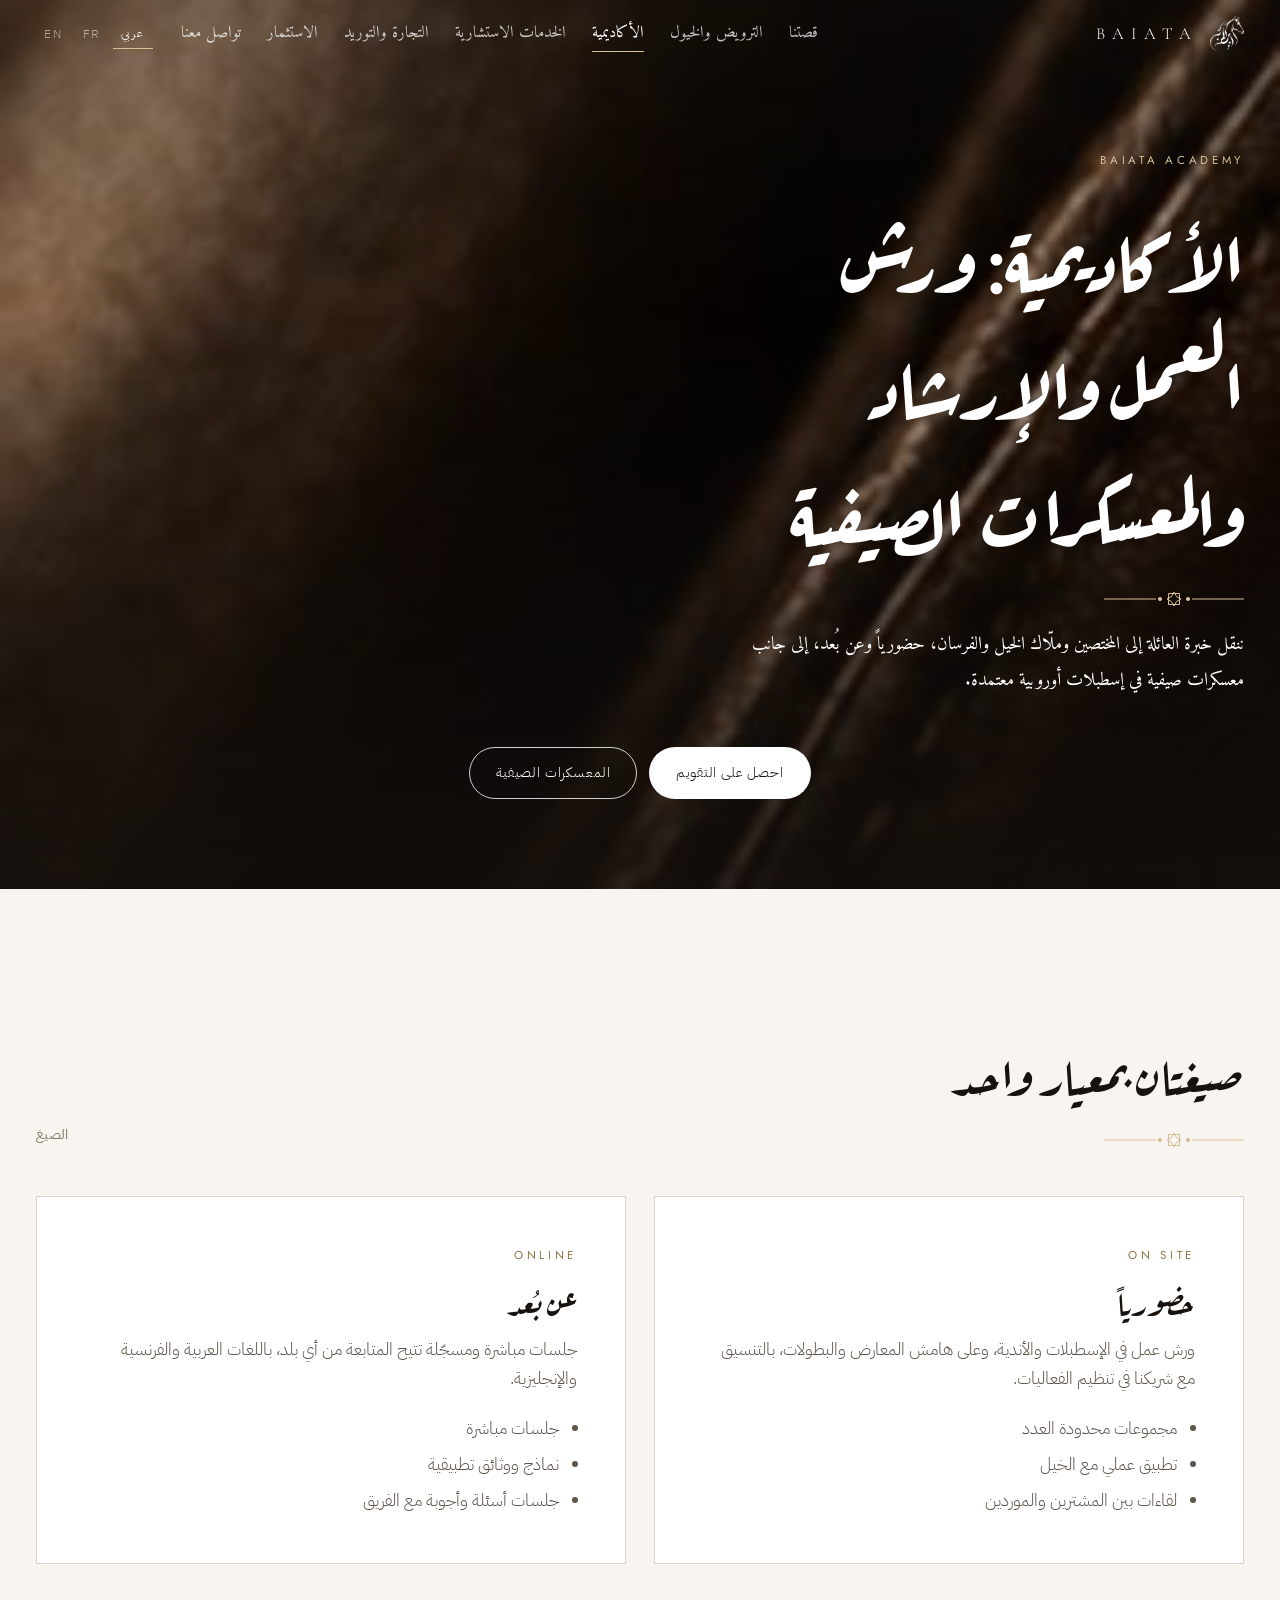
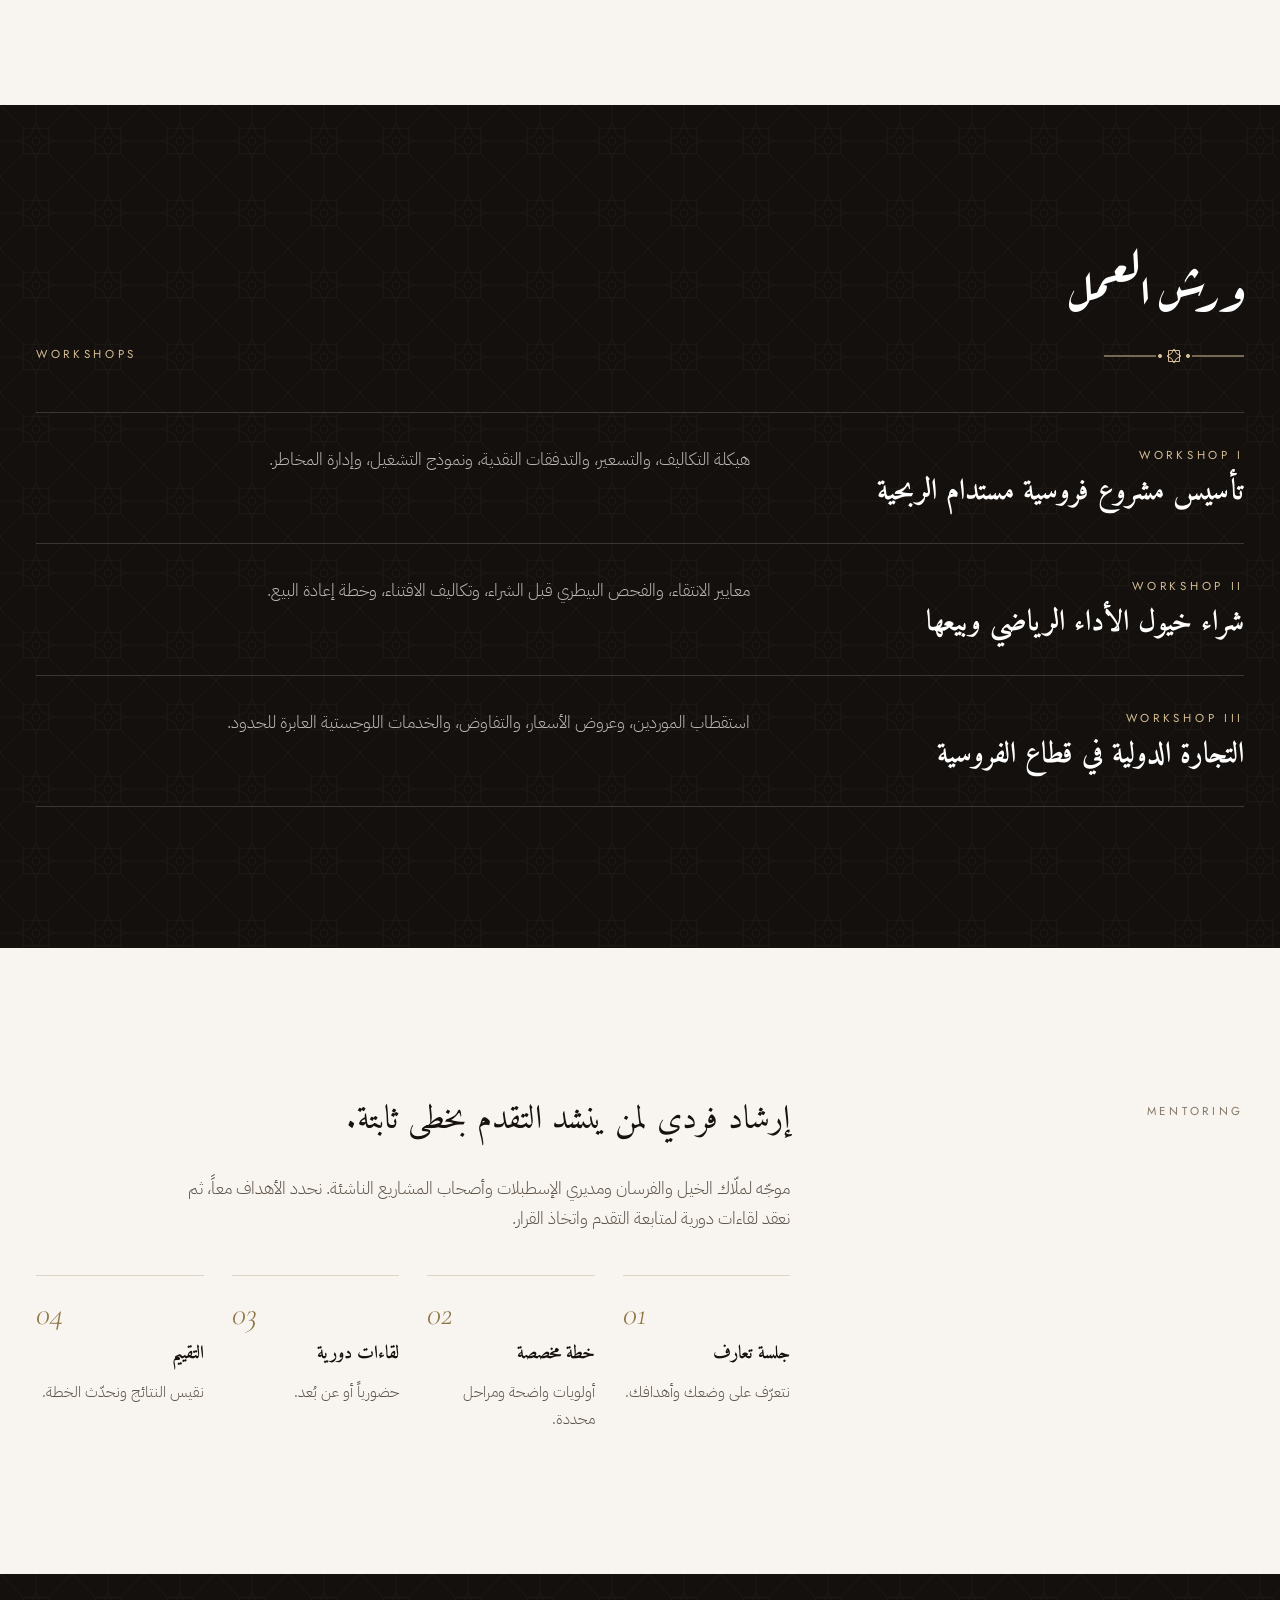
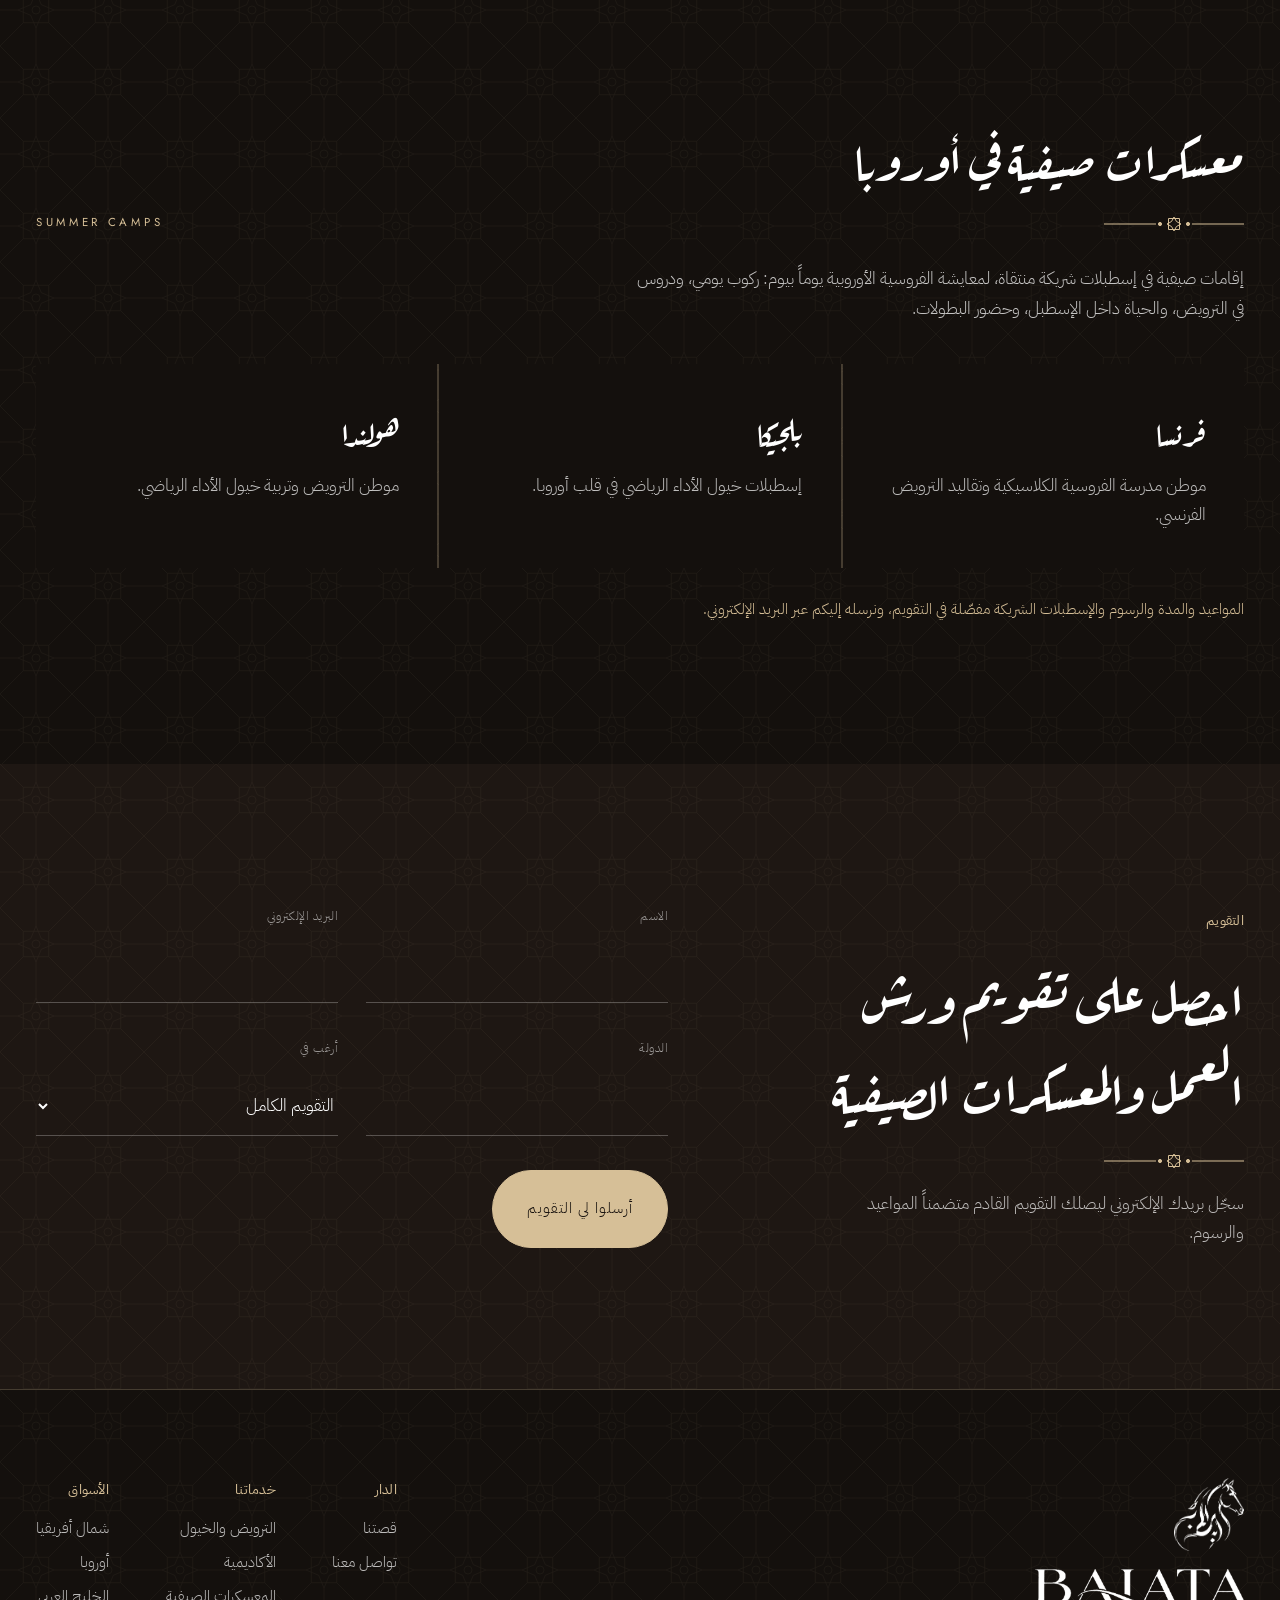
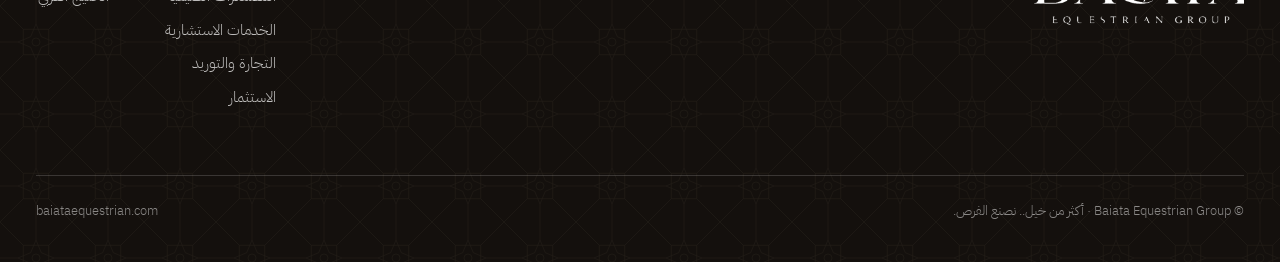
==== commit 0223e6e4: "Remove KWPN from Netherlands summer camp Co-Authored-By: Claude Opus 5.5 <noreply@anthropic.com> Cla" ====
--- a/academy.html
+++ b/academy.html
@@ -7,7 +7,7 @@
 <meta name="claude:viewport-fit-sides" content="cover">
 <meta name="description" content="Workshops and mentoring for equestrian professionals, on site and online.">
 <link rel="preconnect" href="https://fonts.googleapis.com"><link rel="preconnect" href="https://fonts.gstatic.com" crossorigin><link rel="stylesheet" href="https://fonts.googleapis.com/css2?family=Cormorant+Garamond:ital,wght@0,300;0,400;1,300;1,400&family=Jost:wght@300;400&family=Noto+Kufi+Arabic:wght@200;300;400&family=IBM+Plex+Sans+Arabic:wght@300;400&family=Aref+Ruqaa:wght@400;700&family=Amiri:ital,wght@0,400;0,700;1,400&display=swap">
-<link rel="stylesheet" href="css/style.css">
+<link rel="stylesheet" href="css/style.css?v=4">
 <meta property="og:title" content="Baiata Academy">
 <meta property="og:description" content="Workshops and mentoring for equestrian professionals, on site and online.">
 <meta property="og:image" content="https://baiataequestrian.com/assets/hero.jpg">
@@ -85,7 +85,7 @@
     <div class="camps">
       <article class="camp reveal"><h3 class="display"><span lang="ar">فرنسا</span><span lang="fr">France</span><span lang="en">France</span></h3><p><span lang="ar">موطن مدرسة الفروسية الكلاسيكية وتقاليد الترويض الفرنسي.</span><span lang="fr">L'école d'équitation classique et la tradition du dressage français.</span><span lang="en">The classical riding school and the French dressage tradition.</span></p></article>
       <article class="camp reveal"><h3 class="display"><span lang="ar">بلجيكا</span><span lang="fr">Belgique</span><span lang="en">Belgium</span></h3><p><span lang="ar">إسطبلات خيول الأداء الرياضي في قلب أوروبا.</span><span lang="fr">Des écuries de chevaux de sport au cœur de l'Europe.</span><span lang="en">Sport-horse stables at the heart of Europe.</span></p></article>
-      <article class="camp reveal"><h3 class="display"><span lang="ar">هولندا</span><span lang="fr">Pays-Bas</span><span lang="en">The Netherlands</span></h3><p><span lang="ar">موطن الترويض وتربية خيول الأداء الرياضي (KWPN).</span><span lang="fr">Le pays du dressage et de l'élevage de chevaux de sport (KWPN).</span><span lang="en">The home of dressage and sport-horse breeding (KWPN).</span></p></article>
+      <article class="camp reveal"><h3 class="display"><span lang="ar">هولندا</span><span lang="fr">Pays-Bas</span><span lang="en">The Netherlands</span></h3><p><span lang="ar">موطن الترويض وتربية خيول الأداء الرياضي.</span><span lang="fr">Le pays du dressage et de l'élevage de chevaux de sport.</span><span lang="en">The home of dressage and sport-horse breeding.</span></p></article>
     </div>
     <p class="camp-note"><span lang="ar">المواعيد والمدة والرسوم والإسطبلات الشريكة مفصّلة في التقويم، ونرسله إليكم عبر البريد الإلكتروني.</span><span lang="fr">Dates, durée, tarifs et écuries partenaires figurent dans le calendrier, envoyé par e-mail.</span><span lang="en">Dates, length, prices and partner stables are in the calendar, which we send by email.</span></p>
   </div>
@@ -128,6 +128,6 @@
     <div class="base"><small>© Baiata Equestrian Group · <span lang="en">More than horses. We build opportunities.</span><span lang="fr">Plus que des chevaux. Nous créons des opportunités.</span><span lang="ar">أكثر من خيل.. نصنع الفرص.</span></small><small>baiataequestrian.com</small></div>
   </div>
 </footer>
-<script src="js/main.js"></script>
+<script src="js/main.js?v=4"></script>
 </body>
 </html>
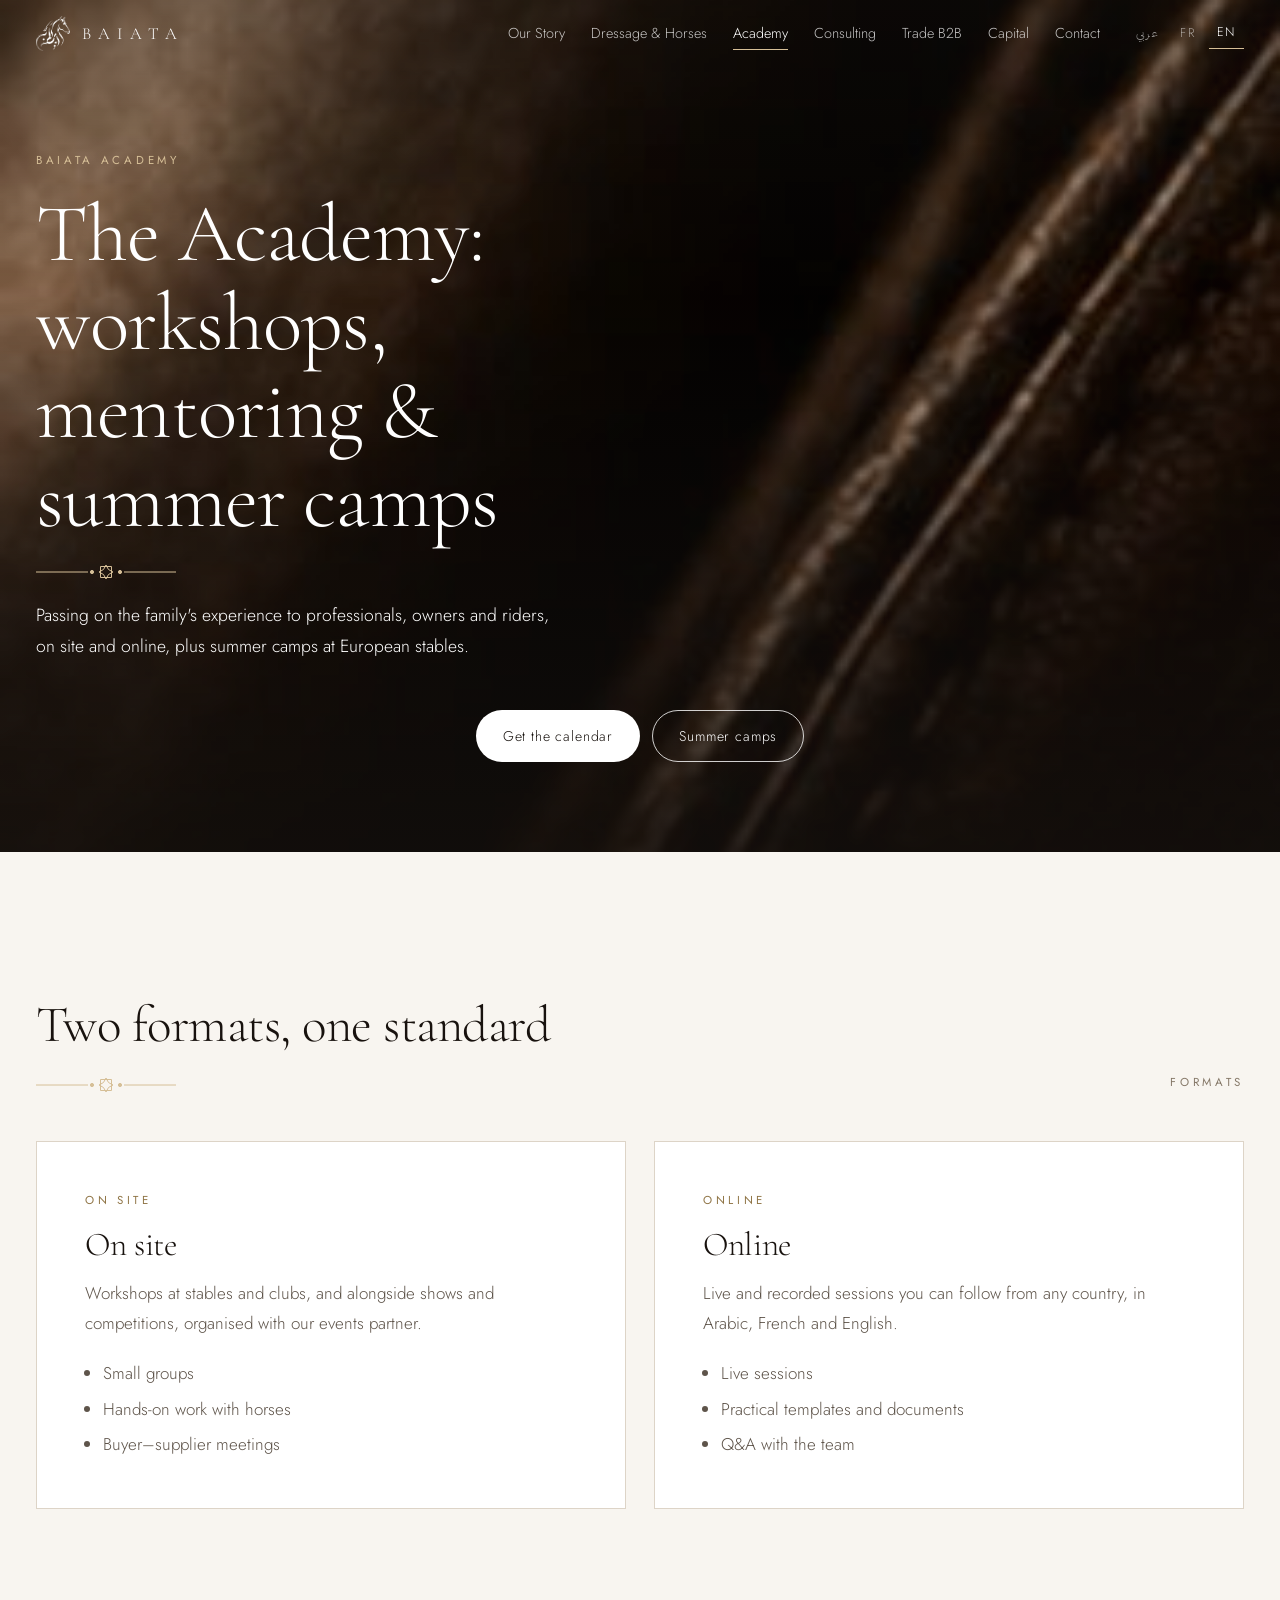
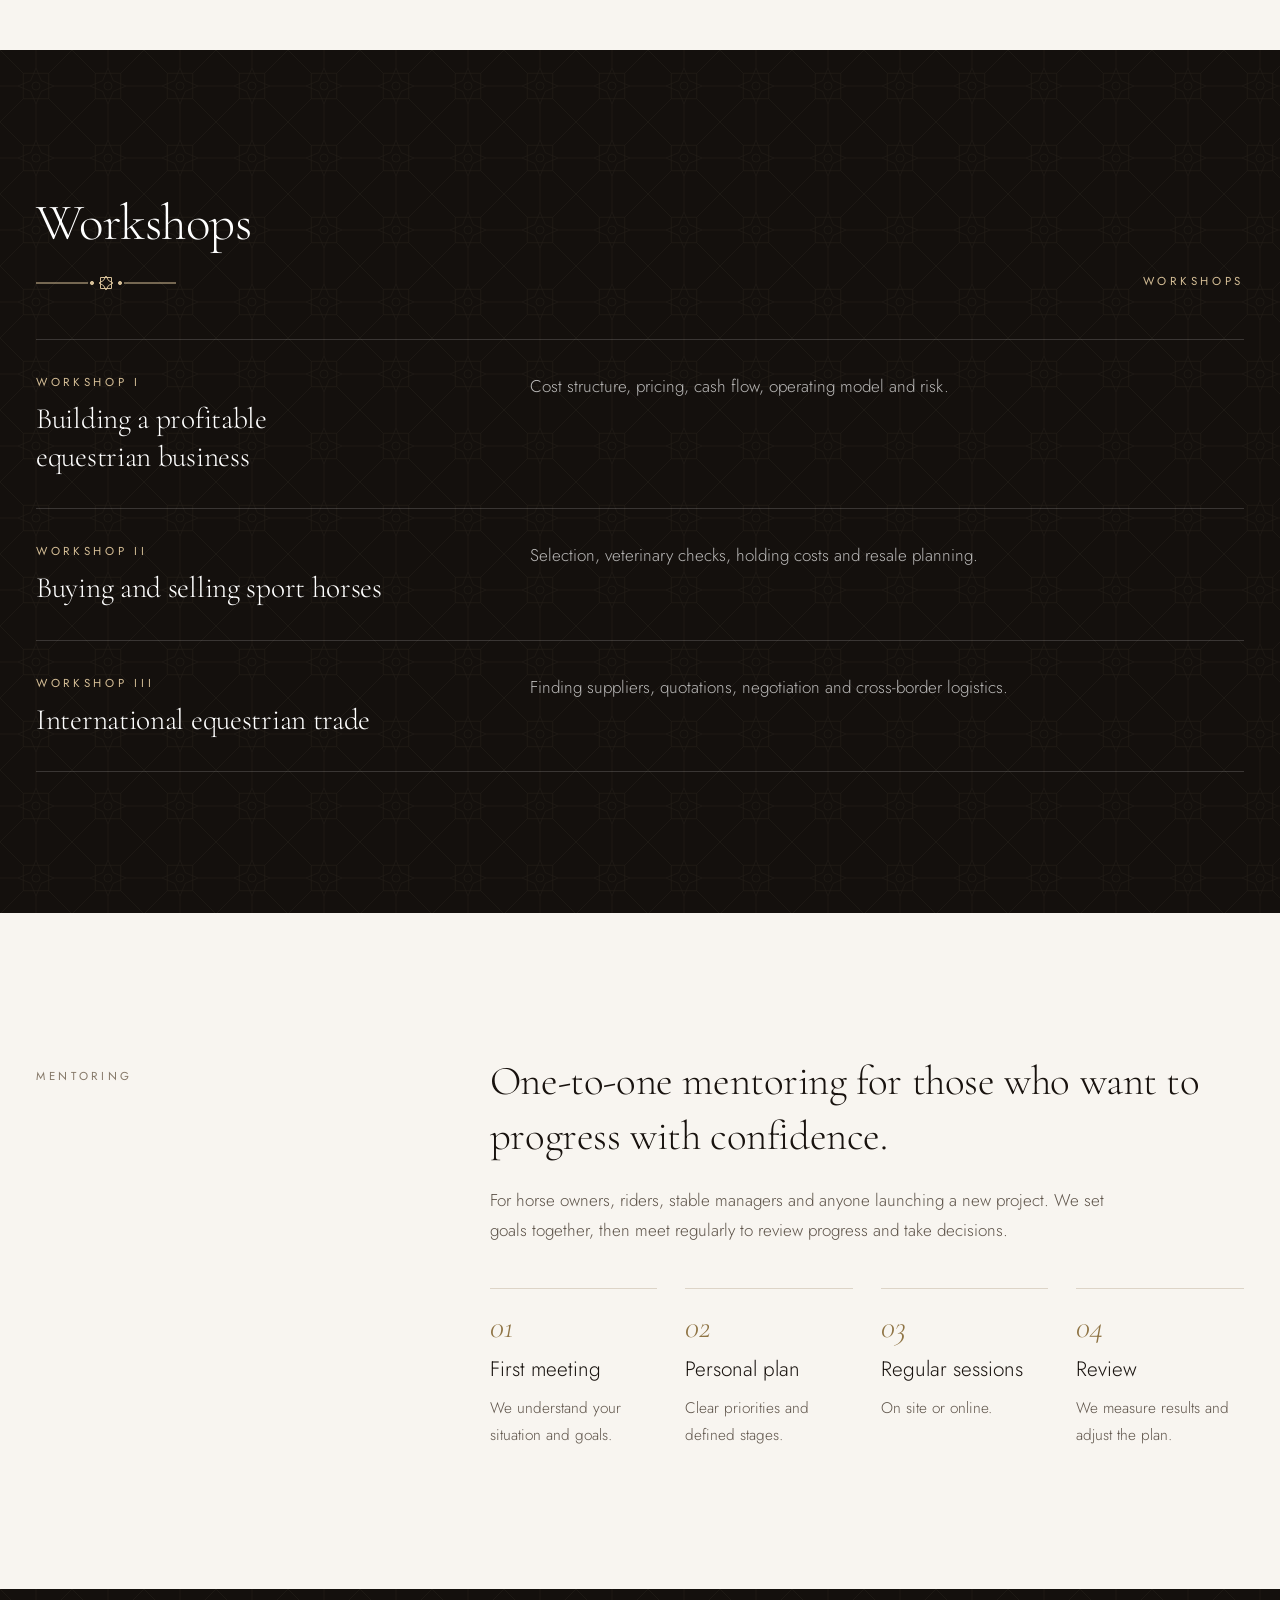
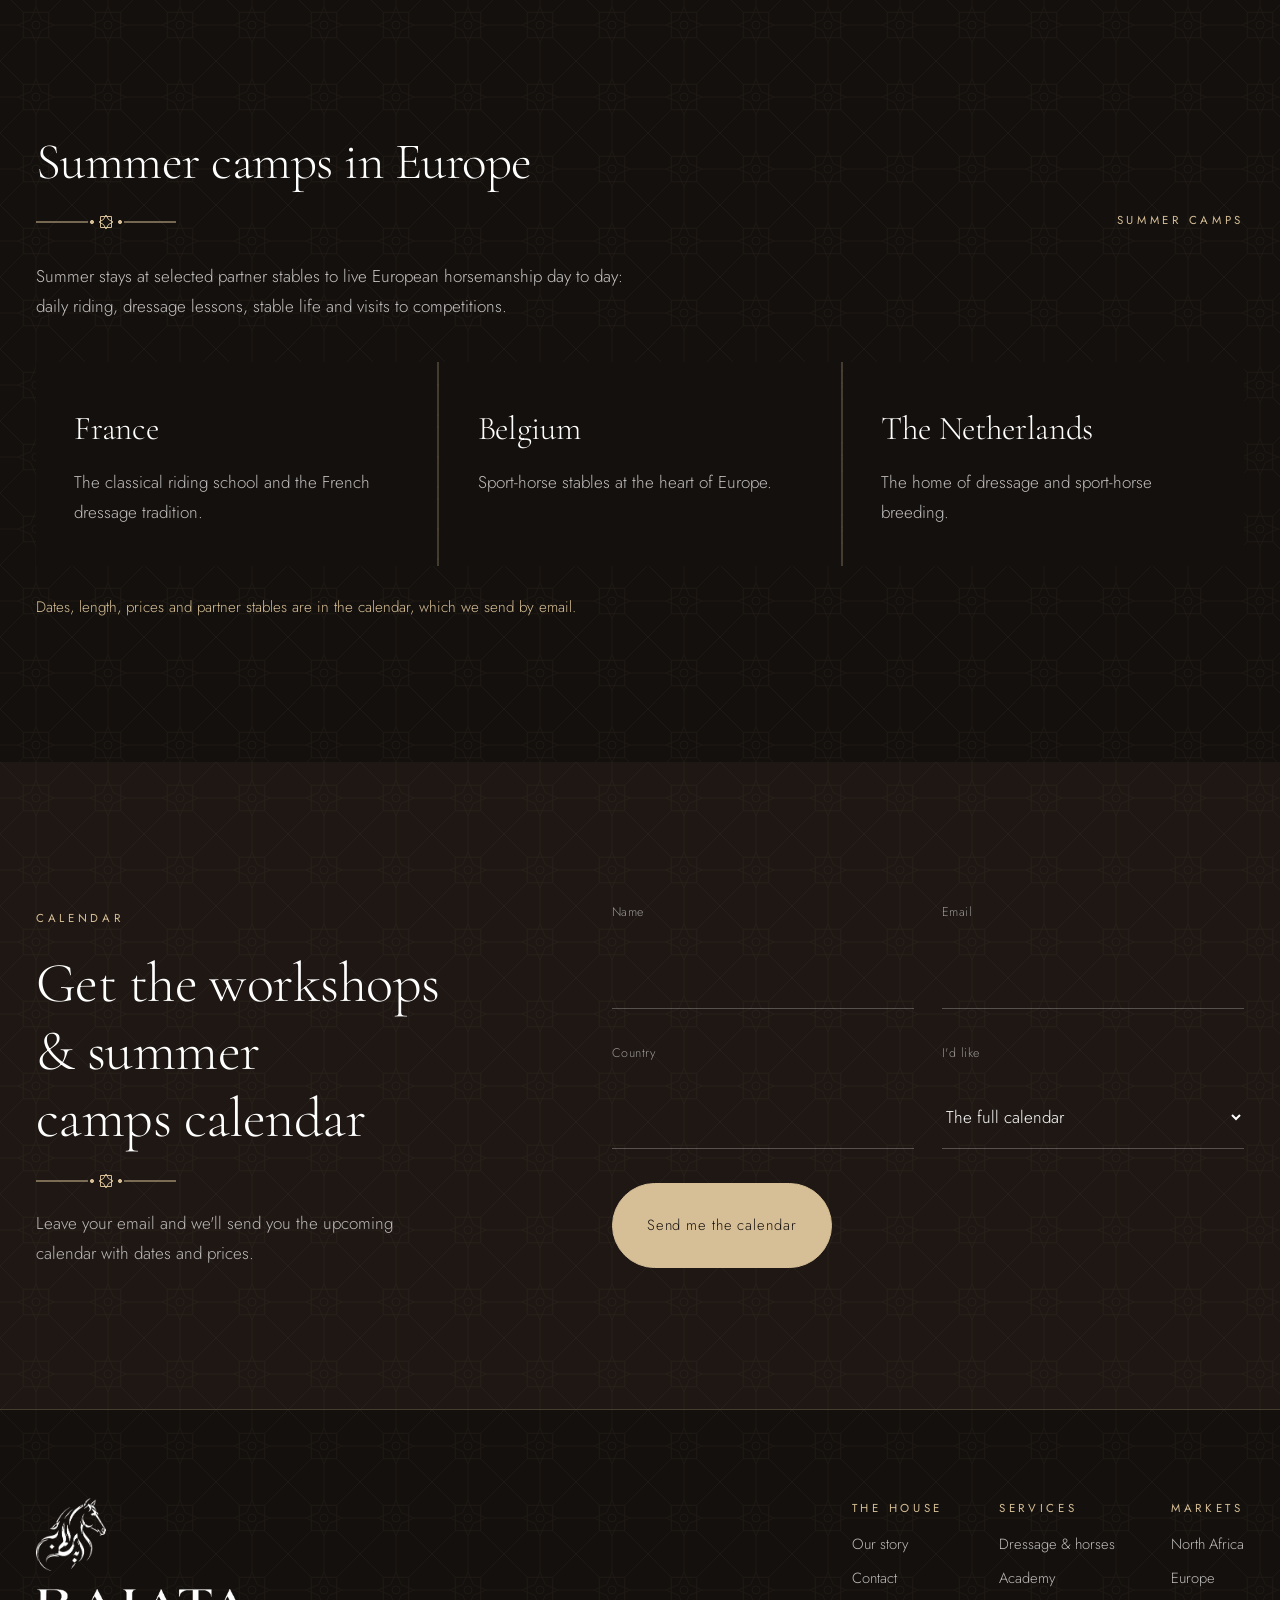
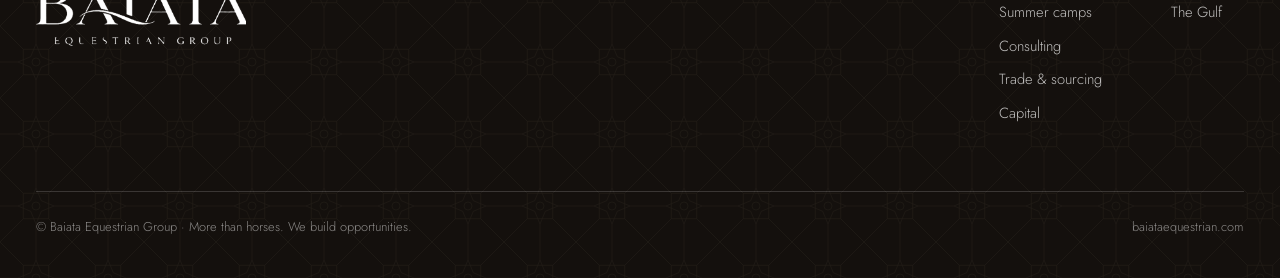
==== commit a65ca313: "Open the site in English by default Co-Authored-By: Claude Opus 5.5 <noreply@anthropic.com> Claude-S" ====
--- a/academy.html
+++ b/academy.html
@@ -1,5 +1,5 @@
 <!doctype html>
-<html lang="ar" dir="rtl" data-lang="ar">
+<html lang="en" dir="ltr" data-lang="en">
 <head>
 <meta charset="utf-8">
 <meta name="viewport" content="width=device-width, initial-scale=1, viewport-fit=cover">
@@ -7,12 +7,23 @@
 <meta name="claude:viewport-fit-sides" content="cover">
 <meta name="description" content="Workshops and mentoring for equestrian professionals, on site and online.">
 <link rel="preconnect" href="https://fonts.googleapis.com"><link rel="preconnect" href="https://fonts.gstatic.com" crossorigin><link rel="stylesheet" href="https://fonts.googleapis.com/css2?family=Cormorant+Garamond:ital,wght@0,300;0,400;1,300;1,400&family=Jost:wght@300;400&family=Noto+Kufi+Arabic:wght@200;300;400&family=IBM+Plex+Sans+Arabic:wght@300;400&family=Aref+Ruqaa:wght@400;700&family=Amiri:ital,wght@0,400;0,700;1,400&display=swap">
-<link rel="stylesheet" href="css/style.css?v=4">
+<link rel="stylesheet" href="css/style.css?v=6">
 <meta property="og:title" content="Baiata Academy">
 <meta property="og:description" content="Workshops and mentoring for equestrian professionals, on site and online.">
-<meta property="og:image" content="https://baiataequestrian.com/assets/hero.jpg">
+
+<meta property="og:type" content="website">
+<meta property="og:site_name" content="Baiata Equestrian Group">
+<meta property="og:image" content="https://baiataequestrian.com/assets/og.jpg?v=2">
+<meta property="og:image:secure_url" content="https://baiataequestrian.com/assets/og.jpg?v=2">
+<meta property="og:image:type" content="image/jpeg">
+<meta property="og:image:width" content="1200">
+<meta property="og:image:height" content="630">
+<meta property="og:image:alt" content="Baiata Equestrian Group">
+<meta name="twitter:card" content="summary_large_image">
+<meta name="twitter:image" content="https://baiataequestrian.com/assets/og.jpg?v=2">
 <link rel="canonical" href="https://baiataequestrian.com/academy.html">
-<link rel="icon" href="assets/mark.png">
+<link rel="icon" type="image/png" href="assets/favicon.png">
+<link rel="apple-touch-icon" href="assets/apple-touch-icon.png">
 </head>
 <body>
 <header class="top" id="top-bar">
@@ -21,9 +32,9 @@
       <a class="home" href="index.html" aria-label="Baiata, home"><img src="assets/mark.png" alt="" width="684" height="712"><span>BAIATA</span></a>
       <nav aria-label="Main"><a href="history.html"><span lang="ar">قصتنا</span><span lang="fr">Notre histoire</span><span lang="en">Our Story</span></a><a href="horses.html"><span lang="ar">الترويض والخيول</span><span lang="fr">Dressage &amp; chevaux</span><span lang="en">Dressage & Horses</span></a><a href="academy.html" aria-current="page"><span lang="ar">الأكاديمية</span><span lang="fr">Académie</span><span lang="en">Academy</span></a><a href="consulting.html"><span lang="ar">الخدمات الاستشارية</span><span lang="fr">Conseil</span><span lang="en">Consulting</span></a><a href="trade.html"><span lang="ar">التجارة والتوريد</span><span lang="fr">Négoce B2B</span><span lang="en">Trade B2B</span></a><a href="capital.html"><span lang="ar">الاستثمار</span><span lang="fr">Investissement</span><span lang="en">Capital</span></a><a href="index.html#contact"><span lang="ar">تواصل معنا</span><span lang="fr">Contact</span><span lang="en">Contact</span></a></nav>
       <div class="lang" role="group" aria-label="Language">
-        <button id="btn-ar" type="button" data-set="ar" aria-pressed="true">عربي</button>
+        <button id="btn-ar" type="button" data-set="ar" aria-pressed="false">عربي</button>
         <button id="btn-fr" type="button" data-set="fr" aria-pressed="false">FR</button>
-        <button id="btn-en" type="button" data-set="en" aria-pressed="false">EN</button>
+        <button id="btn-en" type="button" data-set="en" aria-pressed="true">EN</button>
       </div>
       <button class="menu-btn" id="menu-btn" type="button" aria-label="Menu" aria-expanded="false"><span></span></button>
     </div>
@@ -128,6 +139,6 @@
     <div class="base"><small>© Baiata Equestrian Group · <span lang="en">More than horses. We build opportunities.</span><span lang="fr">Plus que des chevaux. Nous créons des opportunités.</span><span lang="ar">أكثر من خيل.. نصنع الفرص.</span></small><small>baiataequestrian.com</small></div>
   </div>
 </footer>
-<script src="js/main.js?v=4"></script>
+<script src="js/main.js?v=6"></script>
 </body>
 </html>
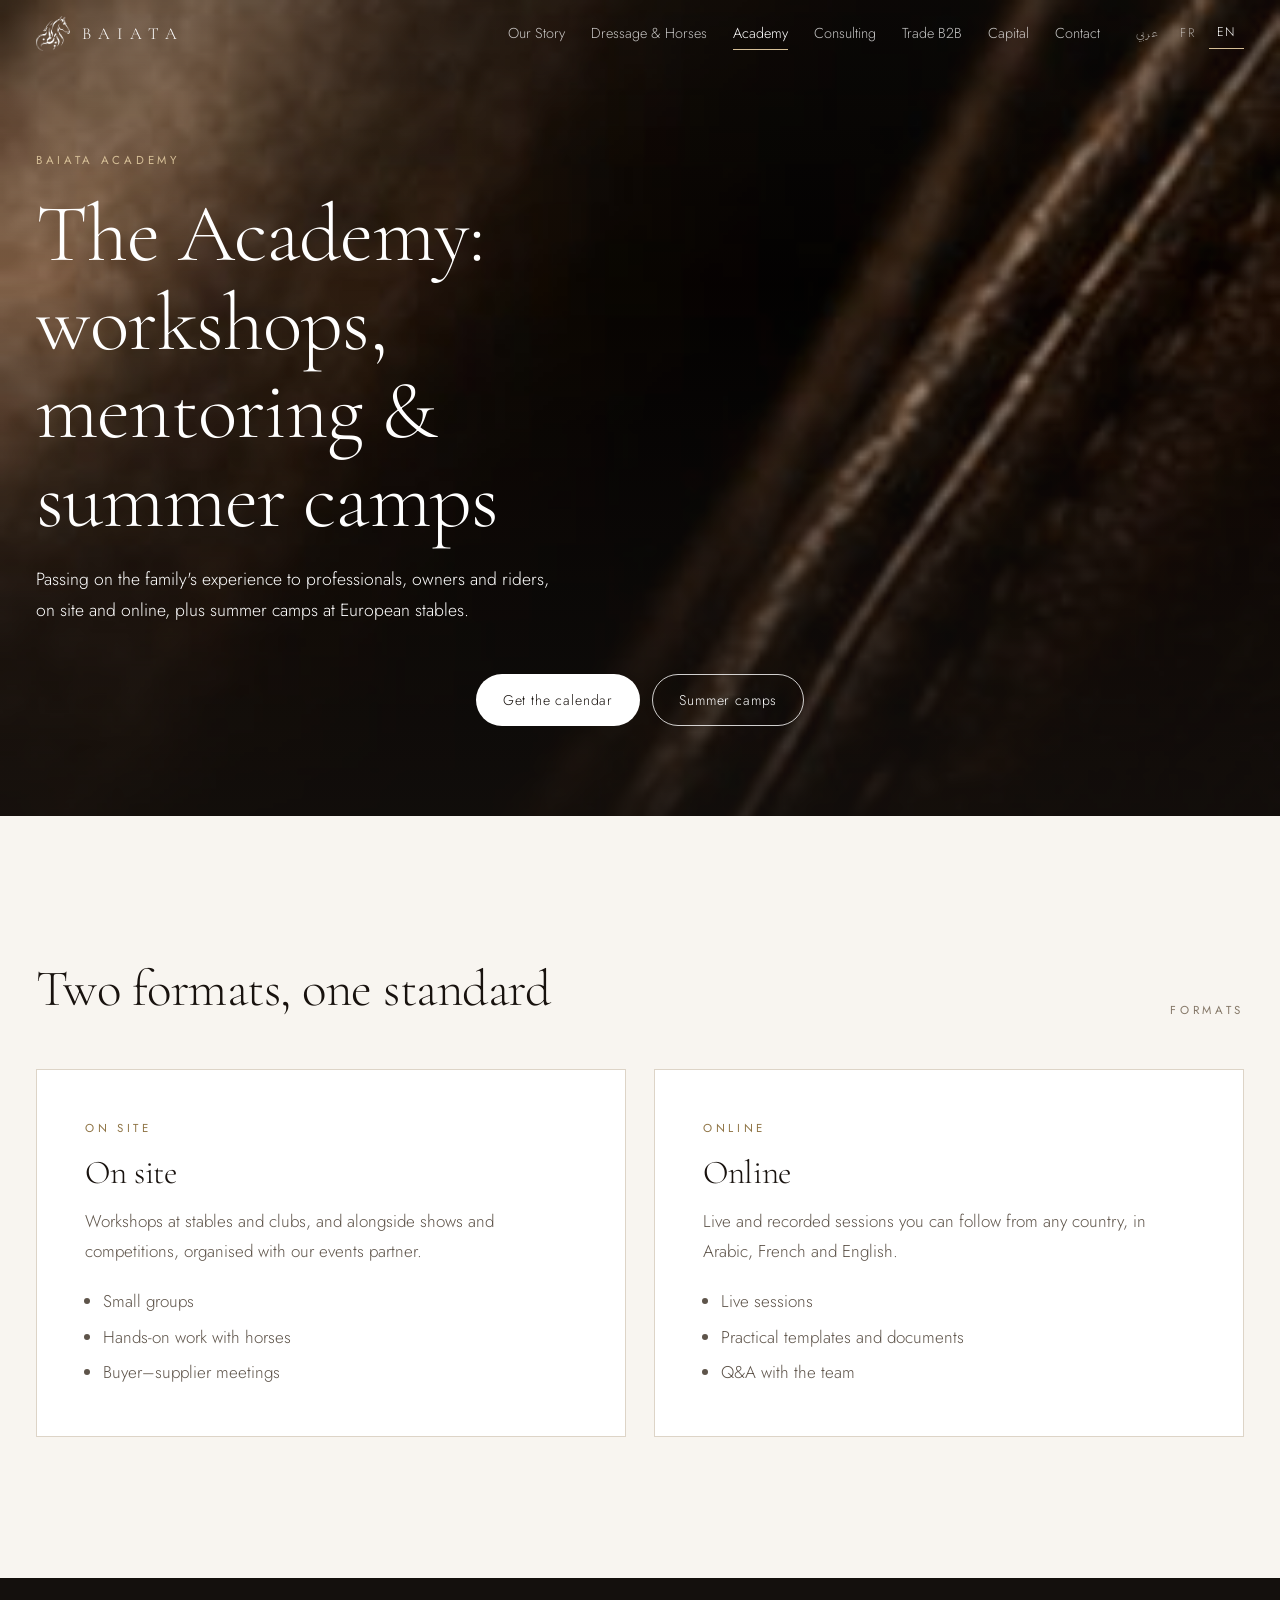
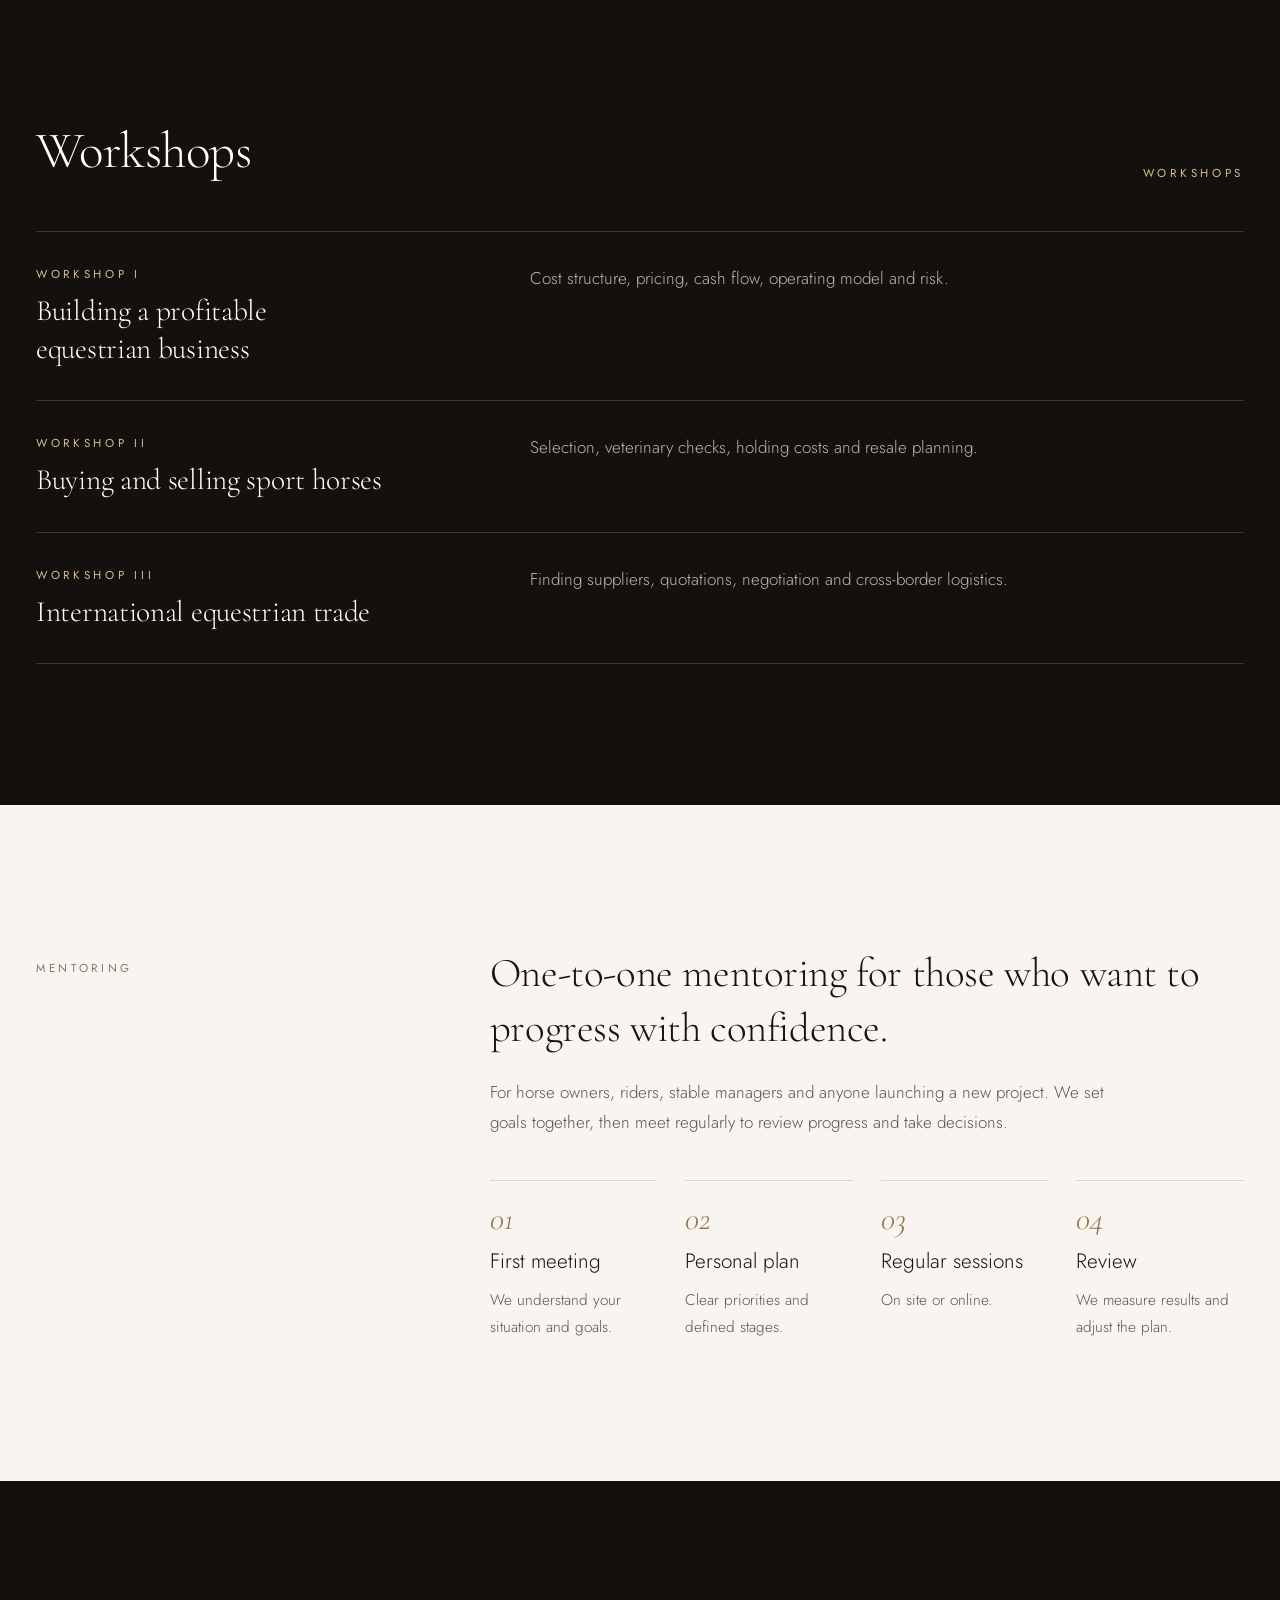
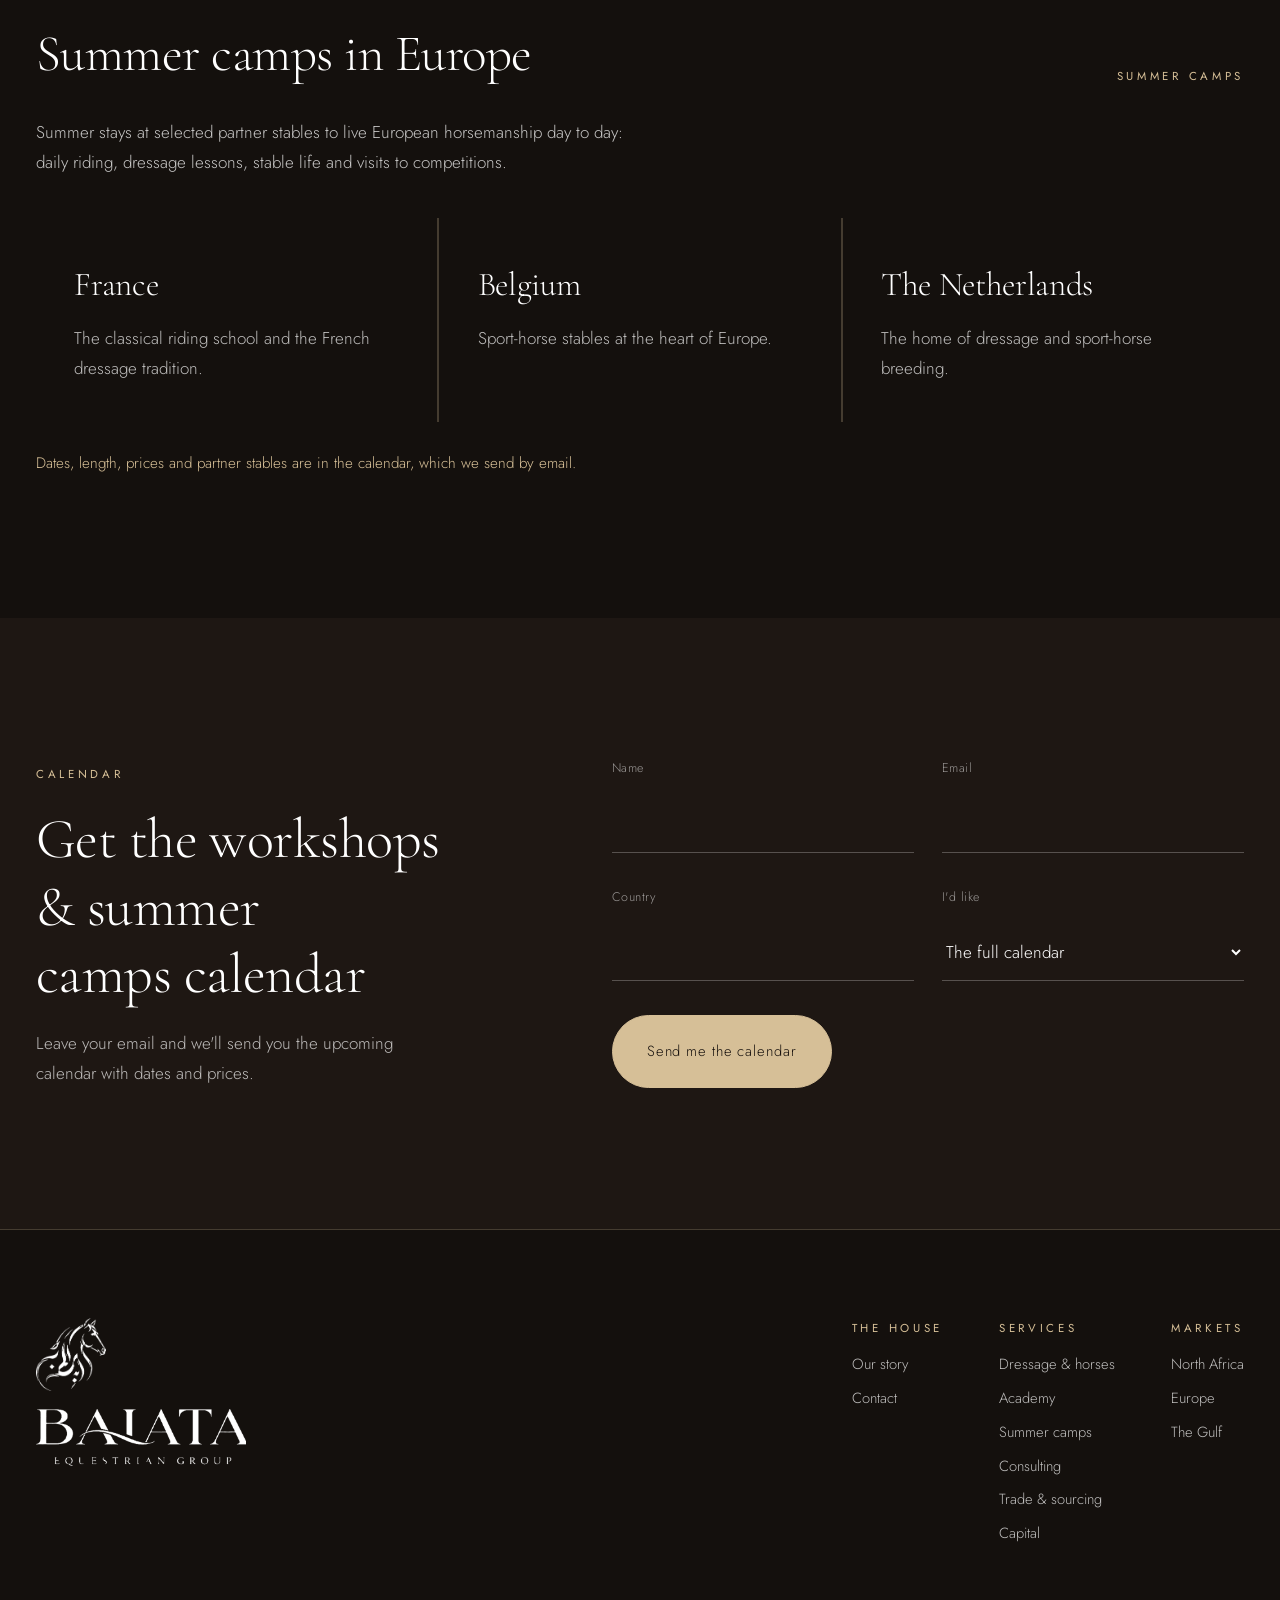
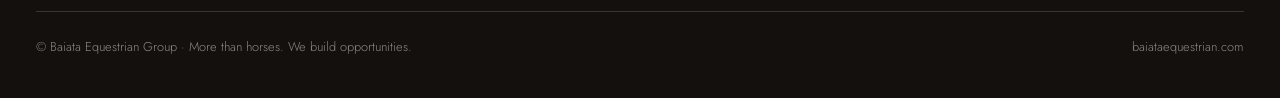
==== commit 5a521503: "Remove ornamental dividers and pattern Co-Authored-By: Claude Opus 5.5 <noreply@anthropic.com> Claud" ====
--- a/academy.html
+++ b/academy.html
@@ -7,7 +7,7 @@
 <meta name="claude:viewport-fit-sides" content="cover">
 <meta name="description" content="Workshops and mentoring for equestrian professionals, on site and online.">
 <link rel="preconnect" href="https://fonts.googleapis.com"><link rel="preconnect" href="https://fonts.gstatic.com" crossorigin><link rel="stylesheet" href="https://fonts.googleapis.com/css2?family=Cormorant+Garamond:ital,wght@0,300;0,400;1,300;1,400&family=Jost:wght@300;400&family=Noto+Kufi+Arabic:wght@200;300;400&family=IBM+Plex+Sans+Arabic:wght@300;400&family=Aref+Ruqaa:wght@400;700&family=Amiri:ital,wght@0,400;0,700;1,400&display=swap">
-<link rel="stylesheet" href="css/style.css?v=6">
+<link rel="stylesheet" href="css/style.css?v=7">
 <meta property="og:title" content="Baiata Academy">
 <meta property="og:description" content="Workshops and mentoring for equestrian professionals, on site and online.">
 
@@ -139,6 +139,6 @@
     <div class="base"><small>© Baiata Equestrian Group · <span lang="en">More than horses. We build opportunities.</span><span lang="fr">Plus que des chevaux. Nous créons des opportunités.</span><span lang="ar">أكثر من خيل.. نصنع الفرص.</span></small><small>baiataequestrian.com</small></div>
   </div>
 </footer>
-<script src="js/main.js?v=6"></script>
+<script src="js/main.js?v=7"></script>
 </body>
 </html>
--- a/css/style.css
+++ b/css/style.css
@@ -423,10 +423,4 @@
 html[data-lang="ar"] .step h3{font-size:1.15rem}
 html[data-lang="ar"] .top nav a{font-family:var(--naskh);font-size:1.02rem}
 
-/* arabesque lattice on dark surfaces */
-.on-dark,.home-story,.enquire.dark,footer,.bridge{position:relative;isolation:isolate}
-.on-dark::before,.home-story::before,.enquire.dark::before,footer::before,.bridge::before{content:"";position:absolute;inset:0;z-index:-1;background-image:var(--arabesque);background-size:72px 72px;opacity:.07;pointer-events:none}
-/* ornamental dividers */
-.page-hero h1::after,.sec-head h2::after,.camp-band h2::after,.enquire h2::after{content:"";display:block;width:140px;height:16px;margin-top:20px;background:var(--divider) no-repeat center/contain}
-.cta-band h2::after{content:"";display:block;width:140px;height:16px;margin:22px auto 0;background:var(--divider) no-repeat center/contain}
 .lang{gap:4px}
